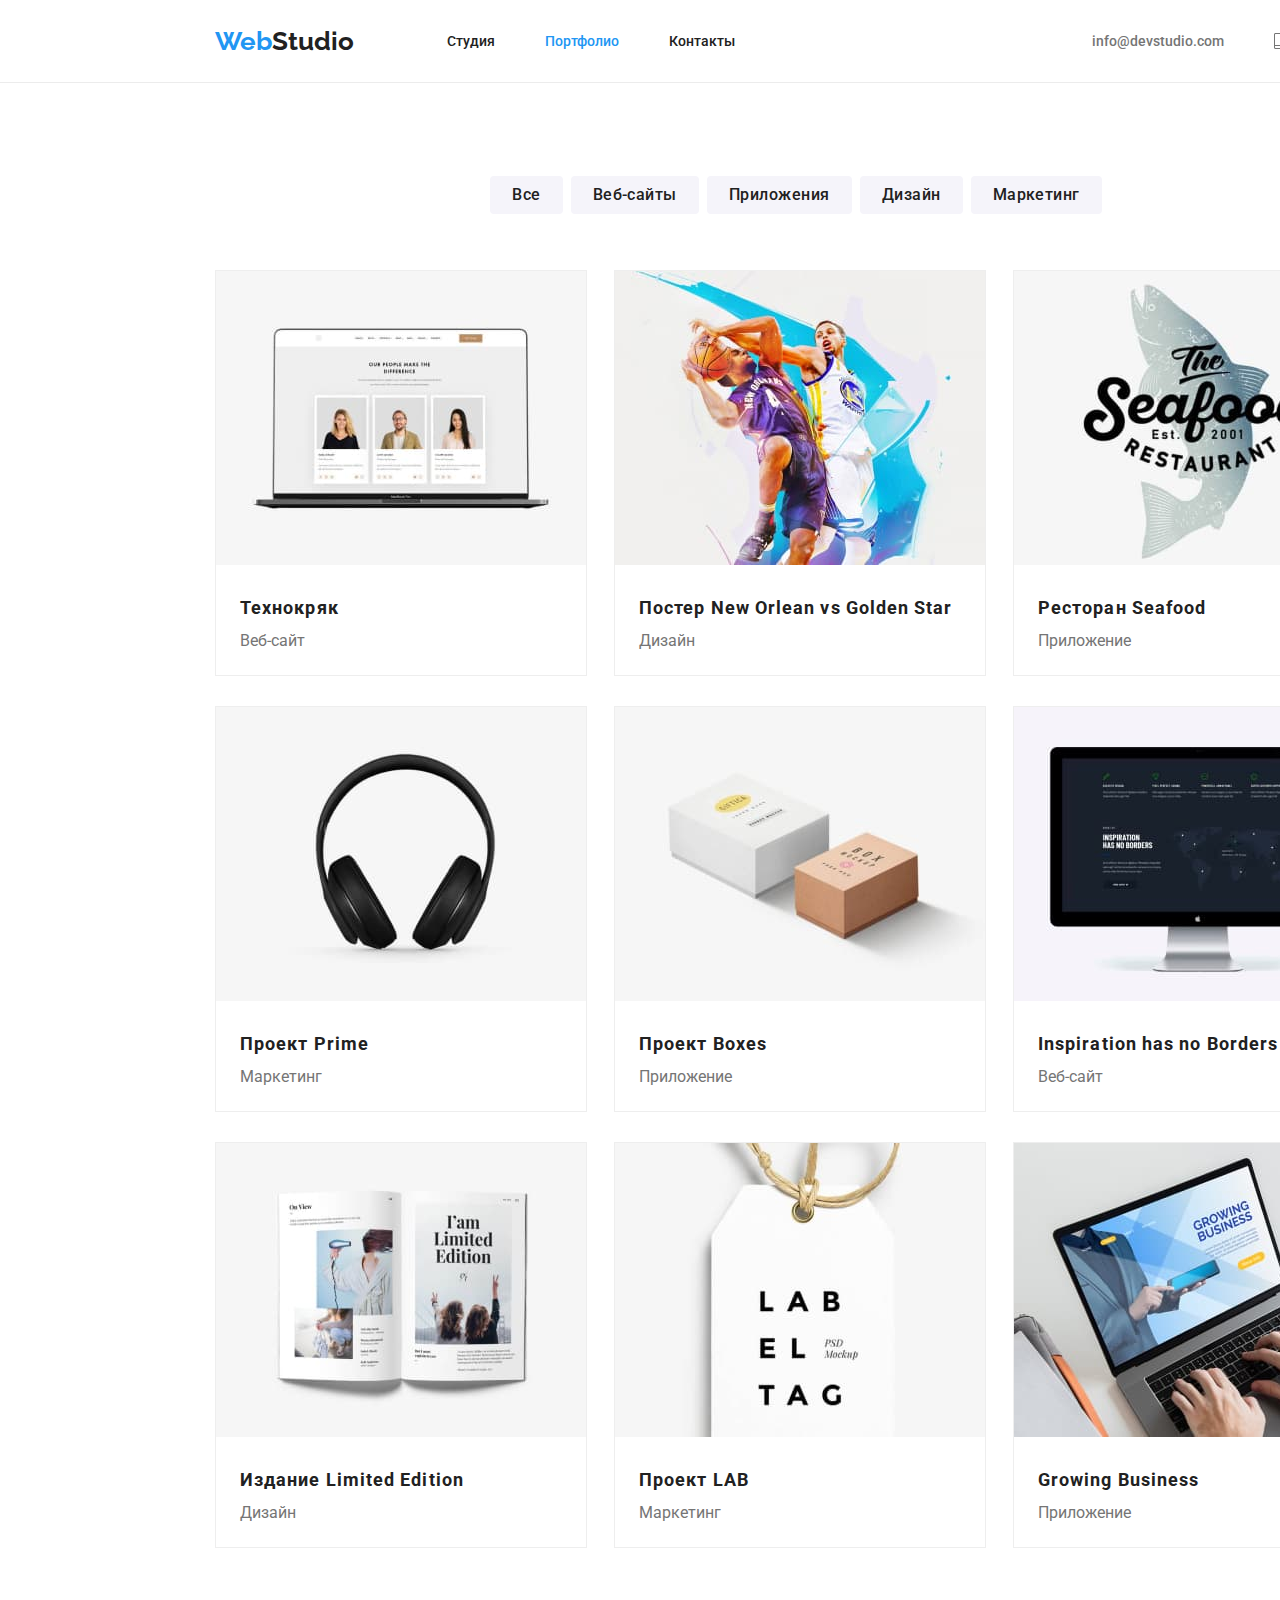
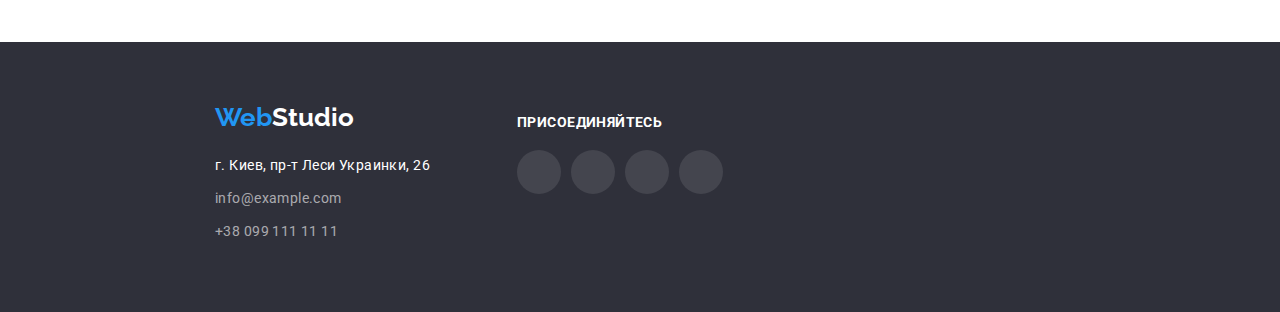
==== portfolio.html @ 6c5f9b03 "home-vork4.3" ====
<!DOCTYPE html>
<html lang="en">
<head>
    <meta charset="UTF-8">
    <meta name="viewport" content="width=device-width, initial-scale=1.0">
    <title>portfolio</title>
    <link rel="preconnect" href="https://fonts.gstatic.com">
    <link href="https://fonts.googleapis.com/css2?family=Roboto:wght@400;500;700;900&display=swap" rel="stylesheet">
    <!-- <link rel="preconnect" href="https://fonts.gstatic.com">
    <link href="https://fonts.googleapis.com/css2?family=Roboto:wght@400;700;900&display=swap" rel="stylesheet"> -->
    <link rel="preconnect" href="https://fonts.gstatic.com">
    <link href="https://fonts.googleapis.com/css2?family=Raleway:wght@700&display=swap" rel="stylesheet">
    <!-- подключение стилей -->
    <link rel="stylesheet" href="./normalize.css">
    <link rel="stylesheet" href="./styles.css">
   </head>
<body class="body-port">
    <header class="head-container ">
        <a href="index.html" class="logo"><span class="logo-web">Web</span>Studio</a>  
        <nav class="main-nav">  
         <ul class="nav-list">
                <li><a href="./index.html" class="navigation">Студия</a></li>
                <li><a href="./portfolio.html"class="navigation current" >Портфолио</a></li>
                <li><a href="#kontact" class="navigation">Контакты</a></li>
         </ul>
        
         <ul class="nav-contact">
             <li><a href="mailto:info@devstudio.com" class="navigation-contact mail">info@devstudio.com</a></li>
             <li><a href="tel:+380961111111" class="navigation-contact tel">+38 096 111 11 11</a></li>
         </ul> 
        </nav>           
    </header>
    <main class="portfolio-project">
        <!-- <h1>Проекты</h1> -->
        <ul class="port-list">
            <li>
                <button class="button-radio" type="button">Все</button>
            </li>
            <li>
                <button class="button-radio" type="button">Веб-сайты</button>
            </li>
            <li>
                <button class="button-radio" type="button">Приложения</button>
            </li>
            <li>
                <button class="button-radio" type="button">Дизайн</button>
            </li>
            <li>
                <button class="button-radio" type="button">Маркетинг</button>
            </li>
        </ul>
        <ul class="works-list">
            <li class="works">
                <img src="./images/Технокряк.jpg" alt="Технокряк" width="370" height="294">
                <h2 class="works-title">Технокряк</h2>
                <p>Веб-сайт</p>
            </li>
            <li class="works">
                <img src="./images/Постер-New-Orlean-vs-Golden-Star.jpg " alt="Постер New Orlean vs Golden Star" width="370" height="294">
                <h2>Постер New Orlean vs Golden Star</h2>
                <p>Дизайн</p>
            </li>
            <li class="works"> 
                <img src="./images/Ресторан-Seafood.jpg" alt="Ресторан Seafood" width="370" height="294">
                <h2>Ресторан Seafood</h2>
                <p>Приложение</p>
            </li>
            <li class="works">
                <img src="./images/Проект-Prime.jpg" alt="Проект Prime" width="370" height="294">
                <h2>Проект Prime</h2>
                <p>Маркетинг</p>
            </li>
            <li class="works">
                <img src="./images/Проект-Boxes.jpg" alt="Проект Boxes" width="370" height="294">
                <h2>Проект Boxes</h2>
                <p>Приложение</p>
            </li>
            <li class="works">
                <img src="./images/Inspiration-has-no-Borders.jpg" alt="Inspiration has no Borders" width="370" height="294">
                <h2>Inspiration has no Borders</h2>
                <p>Веб-сайт</p>
            </li>
            <li class="works">
                <img src="./images/Издание-Limited-Edition.jpg" alt="Издание Limited Edition" width="370" height="294">
                <h2>Издание Limited Edition</h2>
                <p>Дизайн</p>
            </li>
            <li class="works">
                <img src="./images/Проект-LAB.jpg" alt="Проект LAB" width="370" height="294">
                <h2>Проект LAB</h2>
                <p>Маркетинг</p>
            </li>
            <li class="works">
                <img src="./images/Growing-Business.jpg" alt="Growing Business" width="370" height="294">
                <h2>Growing Business</h2>
                <p>Приложение</p>
            </li>
        </ul>

    </main>
    <footer class="footer"  style="background-color: #2F303A">
        <div class="footer-container">
        <a href="index.html" class="logo"><span class="logo-web">Web</span><span class="footer-container">Studio</span></a>  
        <address  id="kontact">
            <span class="contact">г. Киев, пр-т Леси Украинки, 26 </span>
            <ul>
                <li> <a class="footer-link" href="mailto:info@example.com">info@example.com</a></li>
                <li><a class="footer-link footer-item" href="tel:+380991111111">+38 099 111 11 11</a></li>
            </ul>
        </div>
        <div>
            <em class="futer-text">Присоединяйтесь</em>
            <ul class="social">
                <li class="social-item social-footer"> <a href="#" class="social-link instagram-footer"> </a></li>
                <li class="social-item social-footer"><a href="#" class="social-link twitter-footer"> </a></li>
                <li class="social-item social-footer"><a href="#" class="social-link facebook-footer"></a></li>
                <li class="social-item social-footer"><a href="#" class="social-link linkedin-footer"></a></li>
            </ul>
        </div>    
        </address>
    </footer>
    
    
</body>
</html>
---- styles.css ----
:root {
    --link-color: #212121;
    --text-color: #757575;
    --link-color-origin: #2196F3;
    --white-color: #FFFFFF;
    --footer-text-color: rgba(255, 255, 255, 0.6);
    --hero-back-color: #2F303A;}


.body-port {
    width: 1600px;
    font-family: roboto ,sans-serif;
    background-color: #FFFFFF;
}
.body {
    width: 1600px;
    font-family: roboto ,sans-serif;
    background-color: #FFFFFF;
}
li {
    list-style: none;
    /* outline: 1px solid red ; */
    }
/* h2 { */
* { 
    margin: 0px;
    padding: 0px;
}
a {
    text-decoration: none;}
.container {
    /* width: 1600px; */
    /* padding-left: 215px;
    padding-right: 215px; */

    }
    
/* site-nav */
.head-container {

    /* width: 1600px; */
    display: flex;
    align-items: center;
    background-color: var(--white-color);
}
.nav-contact li {
    margin-right: 50px;
}
.nav-contact li:last-child {
    margin-right: 0px;
}
.main-nav  {
    display: flex;
    align-items: center;
    margin-top: 32px;
    margin-bottom: 32px;
}

.nav-list {
    display: flex;
    align-items: center;
}
.nav-list li {
    margin-right: 50px;
    }
.nav-list li:last-child {
    margin-right: 0px;
}
.nav-contact{
    display: flex;
    margin-left:331px;
    align-items: center;
}
.navigation {    
    color: var(--link-color);
    font-weight: 500;
    /* font-style: normal; */
    font-size: 14px;
    line-height: 16px;
  }

.navigation:hover,
.navigation:focus {
    color: var(--link-color-origin);}

.nav-list .navigation.current {
    color: var(--link-color-origin);}
.navigation-contact {
    display: flex;
    color: var(--text-color);
    font-weight: 500;
    font-style: normal;
    font-size: 14px;
    line-height: 16px;
    align-items: center;
}

.mail::before {
    content: "";
    display: inline-block;
    width: 16px;
    height: 12px;
    margin-right: 10px;
    background-image: url(../images/symbol-de);
    background-position: center;
    background-repeat: no-repeat;
}
.tel::before {
    content: "";
    display: inline-block;
    width: 10px;
    height: 16px;
    margin-right: 10px;
    background-image: url(./images/tel.svg);
    background-position: center;
    background-repeat: no-repeat;
    background-size: contain;
}
.navigation-contact:hover,
.navigation-contact:focus {
    color: var(--link-color-origin);}
    /* logo */
.logo {margin-bottom: 24px;
    margin-top: 24px;
    margin-left: 215px;
    margin-right: 93px;
    color:  var(--link-color);
    font-family: Raleway, sans-serif;
    font-weight: 700;
    font-style: normal;
    font-size: 26px;
    line-height: 30px;}

.logo-web {
    color: var(--link-color-origin);
    font-family: Raleway, sans-serif;
    font-weight: 700;
    font-style: normal;
    font-size: 26px;
    line-height: 30px;
}

    /* Hero */
.hero {
    display: block;
        /* width: 1600px; */
    height: 600px;
    margin-left: auto;
    margin-right: auto;
    background-color:var(--hero-back-color);
   
    background-repeat: no-repeat;
    background-position: center;
    background-size: cover;
    background-image: linear-gradient(to right,rgba(47, 48, 58, 0.7),  rgba(47, 48, 58, 0.7)), url(./images/Heade.jpg);
        }
.hero-item {
    color: var(--white-color);
    display: inline-block;
    font-family: Roboto;
    font-style: normal;
    font-weight: 900;
    font-size: 44px;
    line-height: 60px;
    text-align: center;
    text-transform: uppercase;
    width: 696px;
    height: 120px;
    margin-left: 452px;
    /* margin-right: auto; */
    margin-top: 200px; 
    }
.hero-button {
    width: 200px;
    height: 50px;
    color: var(--white-color);
    font-family: Roboto;
    font-style: normal;
    font-weight: 700;
    font-size: 16px;
    line-height: 30px;
    display: inline-block;
    text-align: center;
    letter-spacing: 0.06em;
    background-color: #2196F3;
    border-radius:  4px;
    border: none;
    margin-top: 30px;
    margin-left: 700px;
   }
   /* advantage */
/* .advant  */
b {
    color: var(--link-color);
    font-weight: 700;
    font-size: 14px;
    line-height: 16px;
    letter-spacing: 0.03em;
    text-transform: uppercase;
}
h2 {
    font-weight: 700;
    font-size: 36px;
    line-height: 42px;
    text-align: center;
    letter-spacing: 0.03em;
    }

.advantage {
    display: flex;
    /* background-color: #E5E5E5; */
    padding-top: 94px;
    /* padding-bottom: 94px; */
}
.advantage li:last-child {
    margin-right: 0px;
}
.advantage li:first-child {
    margin-left: 215px;
}
.advantage-list { 
    margin-right: 30px;
} 
.advantage-list::before {
    display: block;
    content: "";
    width: 270px;
    height: 120px;
    /* border: olivedrab solid 2px; */
    background-color: #F5F4FA;
    margin-bottom: 30px;
    border-radius: 4px;
    }
.advantage-list:nth-child(1)::before {
    content: "";
    background-image: url(./images/antena.svg);
    background-position: center;
    background-repeat: no-repeat; 
}
.advantage-list:nth-child(2)::before {
    content: "";
    background-image: url(./images/time.svg);
    background-position: center;
    background-repeat: no-repeat; 
}
.advantage-list:nth-child(3)::before {
    content: "";
    background-image: url(./images/comp.svg);
    background-position: center;
    background-repeat: no-repeat; 
}
.advantage-list:nth-child(4)::before {
    content: "";
    background-image: url(./images/astronaut\ 1.svg);
    background-position: center;
    background-repeat: no-repeat; 
}
.advantage-item {
    /* display: flex; */
    margin-bottom: 10px;
    width: 270px;
    height: 16px;
    
} 
.advantage-text {
    display: inline-block;
    width: 270px;
    height: 75px;
    color: var(--text-color);
    font-weight: normal;
    font-size: 14px;
    line-height: 24px;
    letter-spacing: 0.03em;
    margin-top: 10px;

}
/* чем мы занимаемся */

.section-work {
    display: block;
    margin-top: 94px;
    margin-bottom: 94px;
    position: center;      
}
   
}
.section h2 {
    /* display: block;
    margin-top: 94px;
    margin-bottom: 50px; */
    position: center;
    
}
.working-box {
    margin-top: 50px;
    display: flex;
    justify-content: center;
}
.working-item:nth-child(1) {
    display: block;
    width: 370px;
    height: 294px;
    margin-right: 30px;
    background-image: url(./images/desktop.jpg);
    background-position: center;
    background-size: contain;
    background-repeat: no-repeat;
}
.working-item:nth-child(2) {
    display: block;
    width: 370px;
    height: 294px;
    margin-right: 30px;
    background-image: url(./images/box.jpg);
    background-position: center;
    background-size: contain;
    background-repeat: no-repeat;
}
.working-item:nth-child(3) {
    display: block;
    width: 370px;
    height: 294px;
    margin-right: 30px;
    background-image: url(./images/creativ.jpg);
    background-position: center;
    background-size: contain;
    background-repeat: no-repeat;
}

/* team-section */
.section-team {
    background-color: #F5F4FA;
    padding-top: 94px;
    padding-bottom: 94px;
    }
.section-team h2 {
    margin-bottom: 50px;
}
.section-card {
    display: flex;
}
.profi-card {
    box-shadow: 0px 1px 3px rgba(0, 0, 0, 0.12), 0px 1px 1px rgba(0, 0, 0, 0.14), 0px 2px 1px rgba(0, 0, 0, 0.2);
    border-radius: 0px 0px 4px 4px;

    height: 428px;
    width: 270px;
    margin-right: 30px;
}
.profi-card:last-child {
    margin-right: 0px;
}
.profi-card:first-child {
    margin-left: 215px;
}
/* .proffesion {} */
.proffesion>h3 {
    margin-top: 30px;
    margin-bottom: 10px;
    color: var(--link-color) ;
    text-align: center;
    font-weight: 700;
    font-size: 16px;
    line-height: 19px;
}
.proffesion>p {
    margin-bottom: 16px;
    text-align: center;
    color: var(--text-color);
    font-weight: normal;
    font-size: 16px;
    line-height: 19px;
    letter-spacing: 0.03em;
    }
.social {
    display: flex;
    justify-content: center;
    margin-bottom: 30px;
    }
.social-link {
    display: block;
    width: 44px;
    height: 44px;
    border-radius: 50%;
    background-position: center;
    background-repeat:no-repeat ;
    }
.social-link:hover,
.social-link:focus {
    background-color: var(--link-color-origin);
}
.social-item {
    margin-right: 10px;
}
.social-item:last-child {
    margin-right: 0px;
}
.instagram {
    background-image: url(./images/instagram\ 2.svg);
   
}
.twitter {
    background-image: url(./images/twitter\ 1.svg);
}
.facebook {
    background-image: url(./images/facebook\ 1.svg);
}
.linkedin {
    background-image: url(./images/linkedin\ 1.svg);
}
    

/* sektion-klient */

.sektion-klient {
    padding-top: 94px;
    padding-bottom: 94px;
}

.klient {
    display: flex;
    justify-content: center;
    margin-top: 50px;
    }
.klient-item {
    display:flex;
    margin-right: 30px;
   
}
.klient-item:last-child {
    margin-right: 0px;
}

.klient-link {
    display: flex;
    width: 170px;
    height: 90px;
    border: 1px solid #AFB1B8;
    box-sizing: border-box;
    border-radius: 4px;
    justify-content: center;

}
.klient-link:hover,
.klient-link:focus {
    border: 1px solid var(--link-color-origin);
    /* background-color: var(--link-color-origin); */
}
/* .klient-link>img {
    display: block;
    width: 60px;
    height: 60px;
} */



/* footer */
.footer-container {
    /* width: 1600px; */
    color: var(--white-color);
     }
.footer {
    display: flex;
}
.footer-container>a {
    display: inline-block;
    margin-top: 60px;
    margin-bottom: 20px;
    font-family: Raleway, sans-serif;
    font-style: normal;
    font-weight: bold;
    font-size: 26px;
    line-height: 31px;
}
.footer-container li {
     margin-left: 215px;
    margin-top: 9px;
    margin-bottom: 9px;
}
.contact {
    margin-left: 215px;
    font-family: roboto, sans-serif;
    color: #FFFFFF;
    font-style: normal;
    font-weight: normal;
    font-size: 14px;
    line-height: 24px;
    letter-spacing: 0.03em;
}
.footer-link {
    display: inline-block;
    /* margin-bottom: 60px; */
    color: rgba(255,255 ,255, 0.6);
    font-family: roboto, sans-serif;
    font-style: normal;
    font-weight: normal;
    font-size: 14px;
    line-height: 24px;
    letter-spacing: 0.03em;
}
.footer-item {
    margin-bottom: 60px;
}
/* .footer-link:hover,
.footer-link:focus {
    border: 2px solid #ff0000;
} */
 .contact:focus {
    border: 2px solid #ff0000;
}
.futer-text {
    display: block;
    margin-left: 70px;
    margin-top: 72px;
    margin-bottom: 20px;
    color: #FFFFFF;
    font-family: Roboto;
    font-style: normal;
    font-weight: bold;
    font-size: 14px;
    line-height: 16px;
    letter-spacing: 0.03em;
    text-transform: uppercase;
}
.social-footer {
    display: flex;
    width: 44px;
    height: 44px;
    border-radius: 50%;
    background-color: rgba(255, 255, 255, 0.1);
    background-position: center;
    background-repeat:no-repeat ;
}
.instagram-footer {
    background-image: url(./images/instagram-futer.svg);}
.twitter-footer {
    background-image: url(./images/twitter-futer.svg);}
.facebook-footer {
    background-image: url(./images/facebook-futer.svg);}
.linkedin-footer {
        background-image: url(./images/linkedin-futer.svg);}
.social>.social-footer:first-child {
    margin-left: 70px;
}

/* ---------------------page2 ------------------------------------------------------*/
/* button-list */
.portfolio-project {
    background-color: var(--white-color);
    width: 1600px;
      
  }
.port-list {
    
    display: flex; 
    justify-content: center;  
    border-top: 1px solid #ECECEC;
    padding-top: 93px;
    padding-bottom: 56px;
}
.button-radio {    
    margin-right: 8px;
    padding-left: 22px;
    padding-right: 22px;
    height: 38px;
    background-color: #F5F4FA;
    color: var(--link-color);
    border: none;
    border-radius: 4px;
    font-weight: 500;
    font-size: 16px;
    line-height: 26px;
    text-align: center;
    letter-spacing: 0.03em;
    }
.button-radio:hover,
.button-radio:focus {
    background-color: var(--link-color-origin);
    color: var(--white-color);
    border: none;
    font-weight: 500;
    font-size: 16px;
    line-height: 26px;
    text-align: center;
    letter-spacing: 0.03em;
}

.works-list {
    width: 1230;
    display: flex;
    flex-wrap: wrap;
    padding-left: 215px;
    padding-right: 215px;

}
.works {
    margin-right: auto;
    margin-left: auto;
    margin-bottom: 30px;
    height: 404px;
    width: 370px;
    border: 1px solid #EEEEEE;
}
.works:nth-child(3n) {
    margin-right: 0px;
}
.works:nth-last-child(3n) {
    margin-left:0px;
}
.works.works:nth-last-child(-n+3) {
    margin-bottom: 94px;
}

 .works>h2 { 
    display: inline-block;
    margin-top: 20px;
    margin-left: 24px;
    background-color: var(--white-color);
    color: var(--link-color);
    text-align: left;
    font-weight: 700;
    font-size: 18px;
    line-height: 36px;
    letter-spacing: 0.06em; } 
.works>p {
    margin-left: 24px;
    margin-bottom: 20px;
    color: var(--text-color);
    background-color: var(--white-color);  
    font-weight: normal;
    font-size: 16px;
    line-height: 30px;
    text-align: left;
}
.works:hover,
.works:focus {
    box-shadow: 0px 1px 1px rgba(0, 0, 0, 0.12), 0px 4px 4px rgba(0, 0, 0, 0.06), 1px 4px 6px rgba(0, 0, 0, 0.16);
   /* box-shadow: 0px 1px 1px rgba(0, 0, 0, 0.12), 0px 4px 4px rgba(0, 0, 0, 0.06), 1px 4px 6px rgba(0, 0, 0, 0.16); */
}
/* .works { background-color: var(--white-color);} */
/* 
212121  #2196F3   FFFFFF
 text 757575
 */
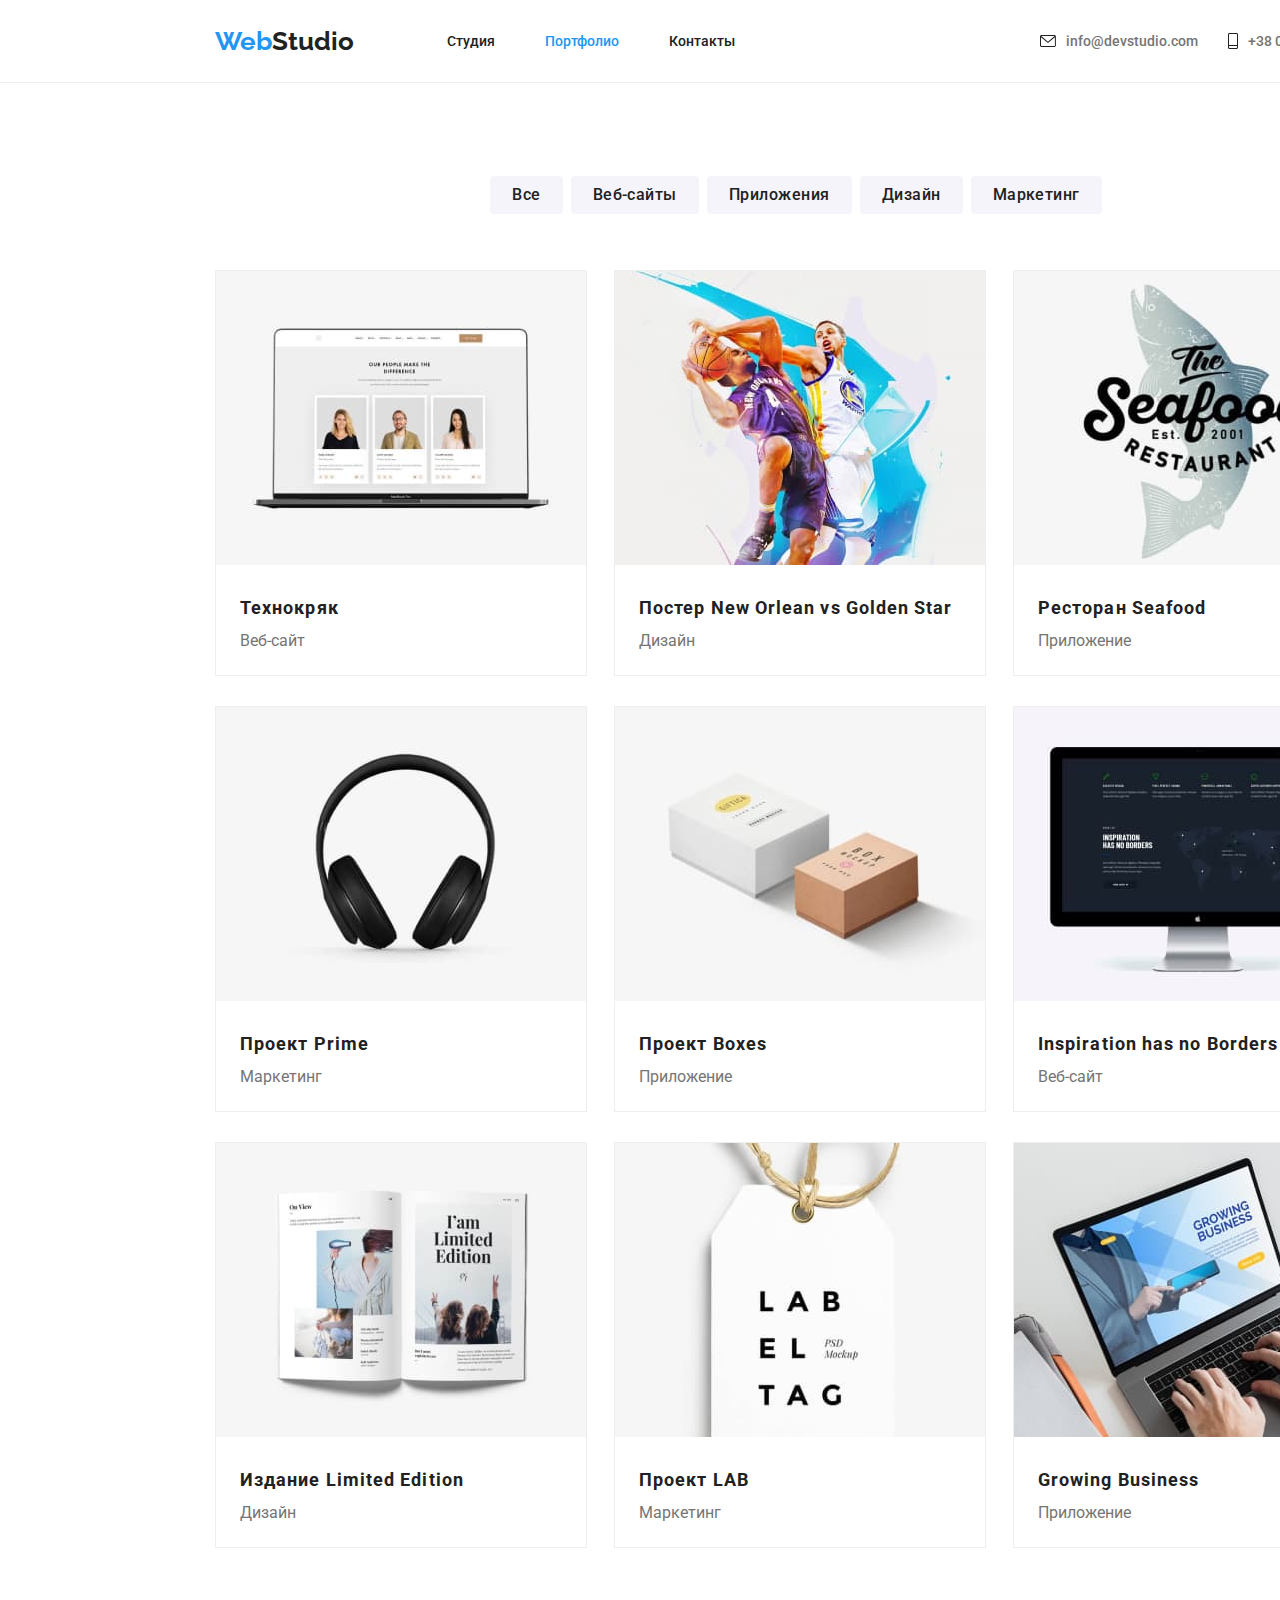
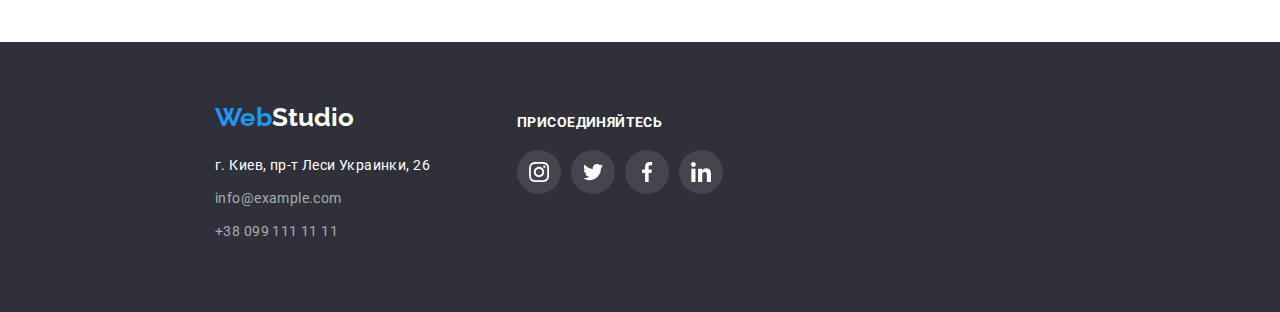
==== commit 44ed1ca8: "homevork4.4" ====
--- a/portfolio.html
+++ b/portfolio.html
@@ -15,18 +15,22 @@
     <link rel="stylesheet" href="./styles.css">
    </head>
 <body class="body-port">
-    <header class="head-container ">
+    <header class="head-container">
         <a href="index.html" class="logo"><span class="logo-web">Web</span>Studio</a>  
         <nav class="main-nav">  
          <ul class="nav-list">
-                <li><a href="./index.html" class="navigation">Студия</a></li>
-                <li><a href="./portfolio.html"class="navigation current" >Портфолио</a></li>
+                <li><a href="./index.html" class="navigation ">Студия</a></li>
+                <li><a href="./portfolio.html" class="navigation current" >Портфолио</a></li>
                 <li><a href="#kontact" class="navigation">Контакты</a></li>
          </ul>
         
          <ul class="nav-contact">
-             <li><a href="mailto:info@devstudio.com" class="navigation-contact mail">info@devstudio.com</a></li>
-             <li><a href="tel:+380961111111" class="navigation-contact tel">+38 096 111 11 11</a></li>
+             <li>
+             <a class="navigation-contact" href="mailto:info@devstudio.com">
+             <svg class="nav-mail"><use href="./images/sprite.svg#icon-mail "></use>
+             </svg>info@devstudio.com</a></li>
+             <li><a href="tel:+380961111111" class="navigation-contact">
+                 <svg class="nav-tel"> <use href="./images/sprite.svg#icon-tel"></use></svg> +38 096 111 11 11</a></li>
          </ul> 
         </nav>           
     </header>
@@ -108,18 +112,39 @@
                 <li><a class="footer-link footer-item" href="tel:+380991111111">+38 099 111 11 11</a></li>
             </ul>
         </div>
-        <div>
+        <div class="social-link-footer" >
             <em class="futer-text">Присоединяйтесь</em>
             <ul class="social">
-                <li class="social-item social-footer"> <a href="#" class="social-link instagram-footer"> </a></li>
-                <li class="social-item social-footer"><a href="#" class="social-link twitter-footer"> </a></li>
-                <li class="social-item social-footer"><a href="#" class="social-link facebook-footer"></a></li>
-                <li class="social-item social-footer"><a href="#" class="social-link linkedin-footer"></a></li>
+                <li class="social-item "> <a href="#" class="social-link social-footer">
+                    <svg class="social-link-icon" width="20" height="20" >
+                        <use href="./images/sprite.svg#icon-instagram-2" >
+
+                        </use>
+                    </svg>
+                </a></li>
+                <li class="social-item "><a href="#" class="social-link social-footer">
+                    <svg class="social-link-icon" width="20" height="20" >
+                        <use href="./images/sprite.svg#icon-twitter-1" >
+
+                        </use>
+                    </svg> </a></li>
+                <li class="social-item "><a href="#" class="social-link social-footer">
+                    <svg class="social-link-icon" width="20" height="20" >
+                        <use href="./images/sprite.svg#icon-facebook-1" >
+
+                        </use>
+                    </svg>
+                </a></li>
+                <li class="social-item "><a href="#" class="social-link social-footer">
+                    <svg class="social-link-icon" width="20" height="20" >
+                        <use href="./images/sprite.svg#icon-linkedin-1" >
+                        </use>
+                    </svg>
+                </a></li>
             </ul>
         </div>    
         </address>
     </footer>
     
-    
 </body>
 </html>--- a/styles.css
+++ b/styles.css
@@ -28,23 +28,16 @@
 }
 a {
     text-decoration: none;}
-.container {
-    /* width: 1600px; */
-    /* padding-left: 215px;
-    padding-right: 215px; */
-
-    }
     
 /* site-nav */
 .head-container {
-
     /* width: 1600px; */
     display: flex;
     align-items: center;
     background-color: var(--white-color);
 }
 .nav-contact li {
-    margin-right: 50px;
+    margin-right: 30px;
 }
 .nav-contact li:last-child {
     margin-right: 0px;
@@ -54,6 +47,7 @@
     align-items: center;
     margin-top: 32px;
     margin-bottom: 32px;
+        /* justify-content: flex-start; */
 }
 
 .nav-list {
@@ -61,16 +55,17 @@
     align-items: center;
 }
 .nav-list li {
+    /* display: block; */
     margin-right: 50px;
     }
 .nav-list li:last-child {
     margin-right: 0px;
 }
-.nav-contact{
-    display: flex;
-    margin-left:331px;
-    align-items: center;
-}
+.nav-contact {
+    display: flex;
+    margin-left: 305px;
+    align-items: center;}
+
 .navigation {    
     color: var(--link-color);
     font-weight: 500;
@@ -94,33 +89,29 @@
     line-height: 16px;
     align-items: center;
 }
-
-.mail::before {
-    content: "";
-    display: inline-block;
+.navigation-contact:hover,
+.nav-mail:hover,
+.nav-tel:hover {
+    color: var(--link-color-origin);
+    fill: #2196F3;
+}
+.nav-mail {
     width: 16px;
     height: 12px;
     margin-right: 10px;
-    background-image: url(../images/symbol-de);
-    background-position: center;
-    background-repeat: no-repeat;
-}
-.tel::before {
-    content: "";
-    display: inline-block;
+    fill: var(--link-color);}
+.nav-tel {
     width: 10px;
     height: 16px;
     margin-right: 10px;
-    background-image: url(./images/tel.svg);
-    background-position: center;
-    background-repeat: no-repeat;
-    background-size: contain;
-}
-.navigation-contact:hover,
-.navigation-contact:focus {
-    color: var(--link-color-origin);}
+    fill: var(--link-color);}
+
+
     /* logo */
-.logo {margin-bottom: 24px;
+       .logo 
+    {
+    display: block;
+    margin-bottom: 24px;
     margin-top: 24px;
     margin-left: 215px;
     margin-right: 93px;
@@ -137,8 +128,7 @@
     font-weight: 700;
     font-style: normal;
     font-size: 26px;
-    line-height: 30px;
-}
+    line-height: 30px;}
 
     /* Hero */
 .hero {
@@ -219,19 +209,31 @@
     margin-left: 215px;
 }
 .advantage-list { 
+    display: block;
+    width: 270px ;
     margin-right: 30px;
 } 
-.advantage-list::before {
+.advantage-list-icon {
+    display: flex;
+    width: 270px;
+    height: 120px;
+    background: #F5F4FA;
+    border-radius: 4px;
+    align-items: center;
+    justify-content: center;
+    margin-bottom: 30px;  
+}
+/* .advantage-list::before {
     display: block;
     content: "";
     width: 270px;
     height: 120px;
-    /* border: olivedrab solid 2px; */
+    border: olivedrab solid 2px;
     background-color: #F5F4FA;
     margin-bottom: 30px;
     border-radius: 4px;
-    }
-.advantage-list:nth-child(1)::before {
+    } */
+/* .advantage-list:nth-child(1)::before {
     content: "";
     background-image: url(./images/antena.svg);
     background-position: center;
@@ -253,11 +255,10 @@
     content: "";
     background-image: url(./images/astronaut\ 1.svg);
     background-position: center;
-    background-repeat: no-repeat; 
+    background-repeat: no-repeat;  */
 }
 .advantage-item {
-    /* display: flex; */
-    margin-bottom: 10px;
+   margin-bottom: 10px;
     width: 270px;
     height: 16px;
     
@@ -283,7 +284,7 @@
     position: center;      
 }
    
-}
+
 .section h2 {
     /* display: block;
     margin-top: 94px;
@@ -378,15 +379,19 @@
     margin-bottom: 30px;
     }
 .social-link {
-    display: block;
+    /* display: block; */
     width: 44px;
     height: 44px;
     border-radius: 50%;
-    background-position: center;
-    background-repeat:no-repeat ;
-    }
+    display: flex;
+    align-items: center;
+    justify-content: center;
+    fill: #AFB1B8
+    }
+
 .social-link:hover,
 .social-link:focus {
+    fill: #ffffff;
     background-color: var(--link-color-origin);
 }
 .social-item {
@@ -395,20 +400,9 @@
 .social-item:last-child {
     margin-right: 0px;
 }
-.instagram {
-    background-image: url(./images/instagram\ 2.svg);
+ 
    
-}
-.twitter {
-    background-image: url(./images/twitter\ 1.svg);
-}
-.facebook {
-    background-image: url(./images/facebook\ 1.svg);
-}
-.linkedin {
-    background-image: url(./images/linkedin\ 1.svg);
-}
-    
+  
 
 /* sektion-klient */
 
@@ -438,11 +432,14 @@
     border: 1px solid #AFB1B8;
     box-sizing: border-box;
     border-radius: 4px;
+    align-items: center;
     justify-content: center;
+    fill: #AFB1B8;
 
 }
 .klient-link:hover,
 .klient-link:focus {
+    fill: var(--link-color-origin);
     border: 1px solid var(--link-color-origin);
     /* background-color: var(--link-color-origin); */
 }
@@ -510,7 +507,6 @@
 }
 .futer-text {
     display: block;
-    margin-left: 70px;
     margin-top: 72px;
     margin-bottom: 20px;
     color: #FFFFFF;
@@ -522,24 +518,21 @@
     letter-spacing: 0.03em;
     text-transform: uppercase;
 }
+.social .social-footer {
+    fill: #ffffff;
+
+}
 .social-footer {
     display: flex;
     width: 44px;
     height: 44px;
     border-radius: 50%;
-    background-color: rgba(255, 255, 255, 0.1);
-    background-position: center;
-    background-repeat:no-repeat ;
-}
-.instagram-footer {
-    background-image: url(./images/instagram-futer.svg);}
-.twitter-footer {
-    background-image: url(./images/twitter-futer.svg);}
-.facebook-footer {
-    background-image: url(./images/facebook-futer.svg);}
-.linkedin-footer {
-        background-image: url(./images/linkedin-futer.svg);}
-.social>.social-footer:first-child {
+    background: rgba(255, 255, 255, 0.1);
+    
+}
+
+.social-link-footer {
+    display: block;
     margin-left: 70px;
 }
 
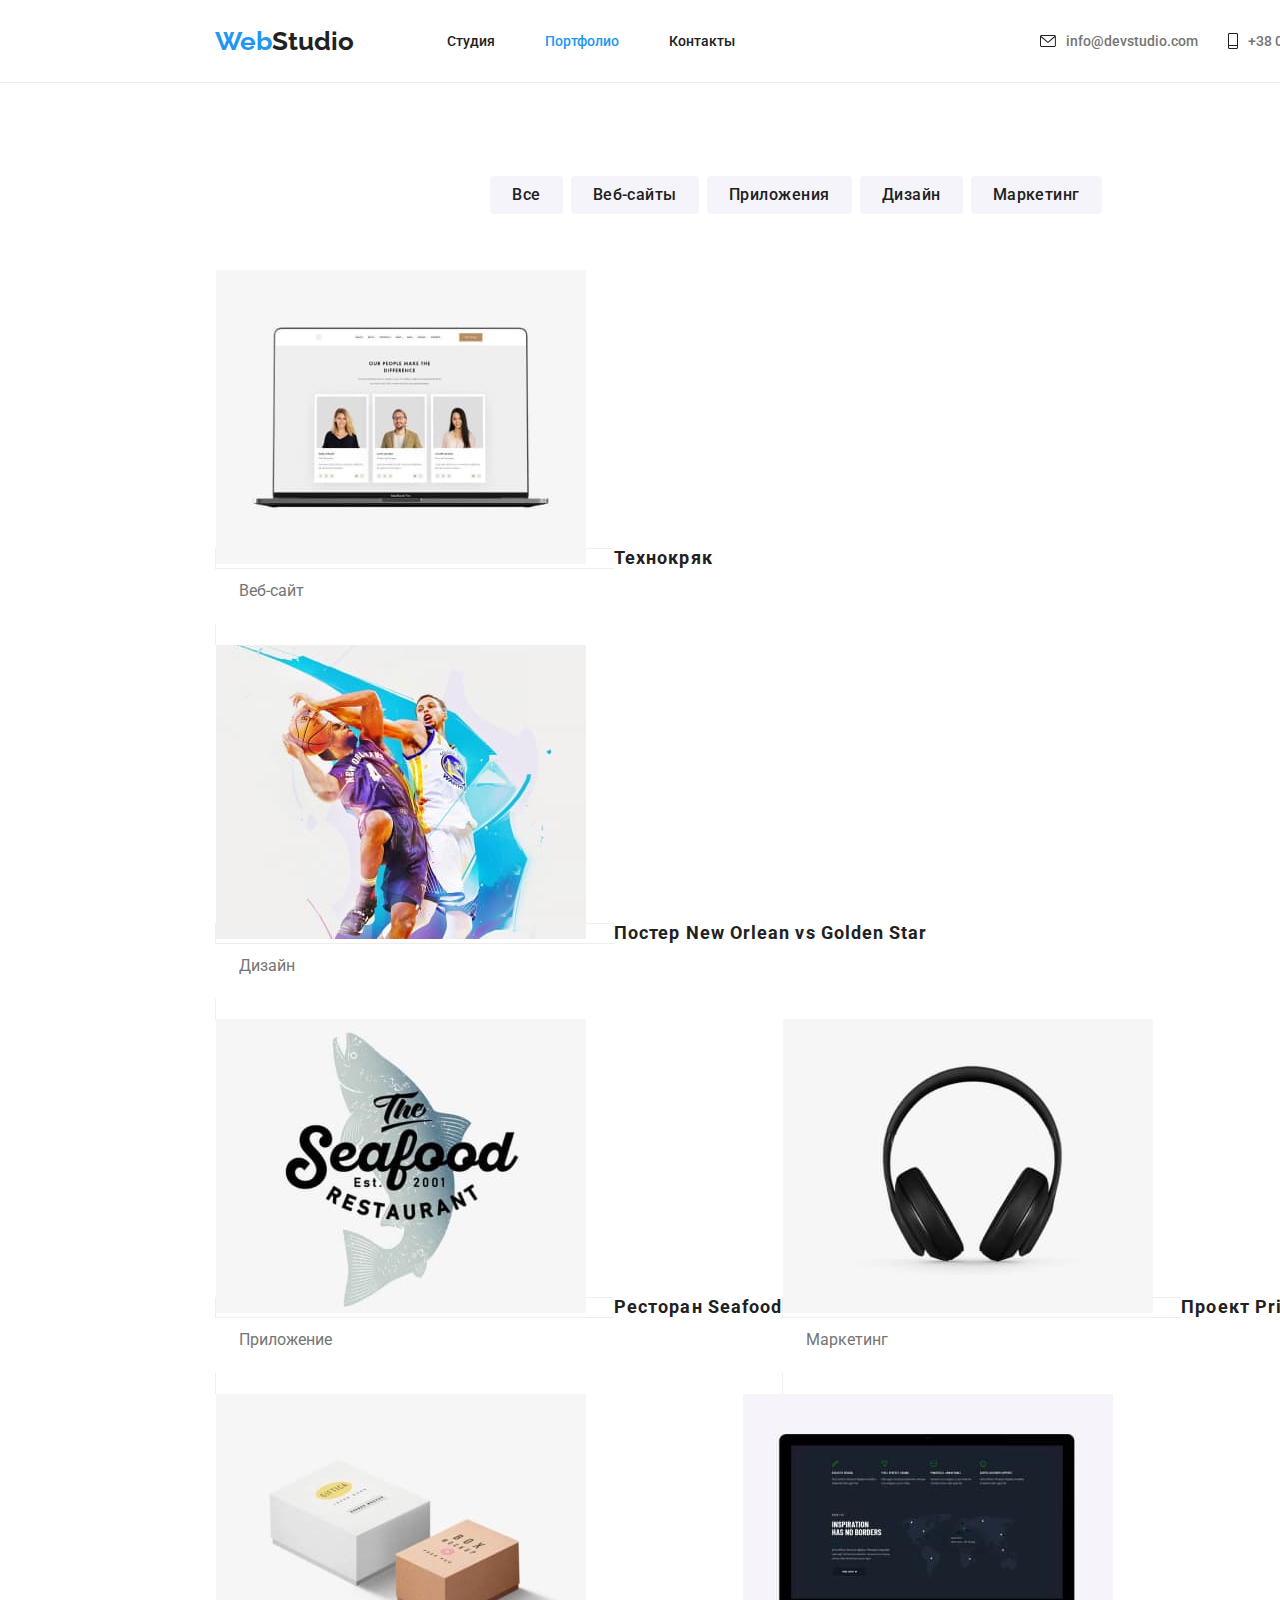
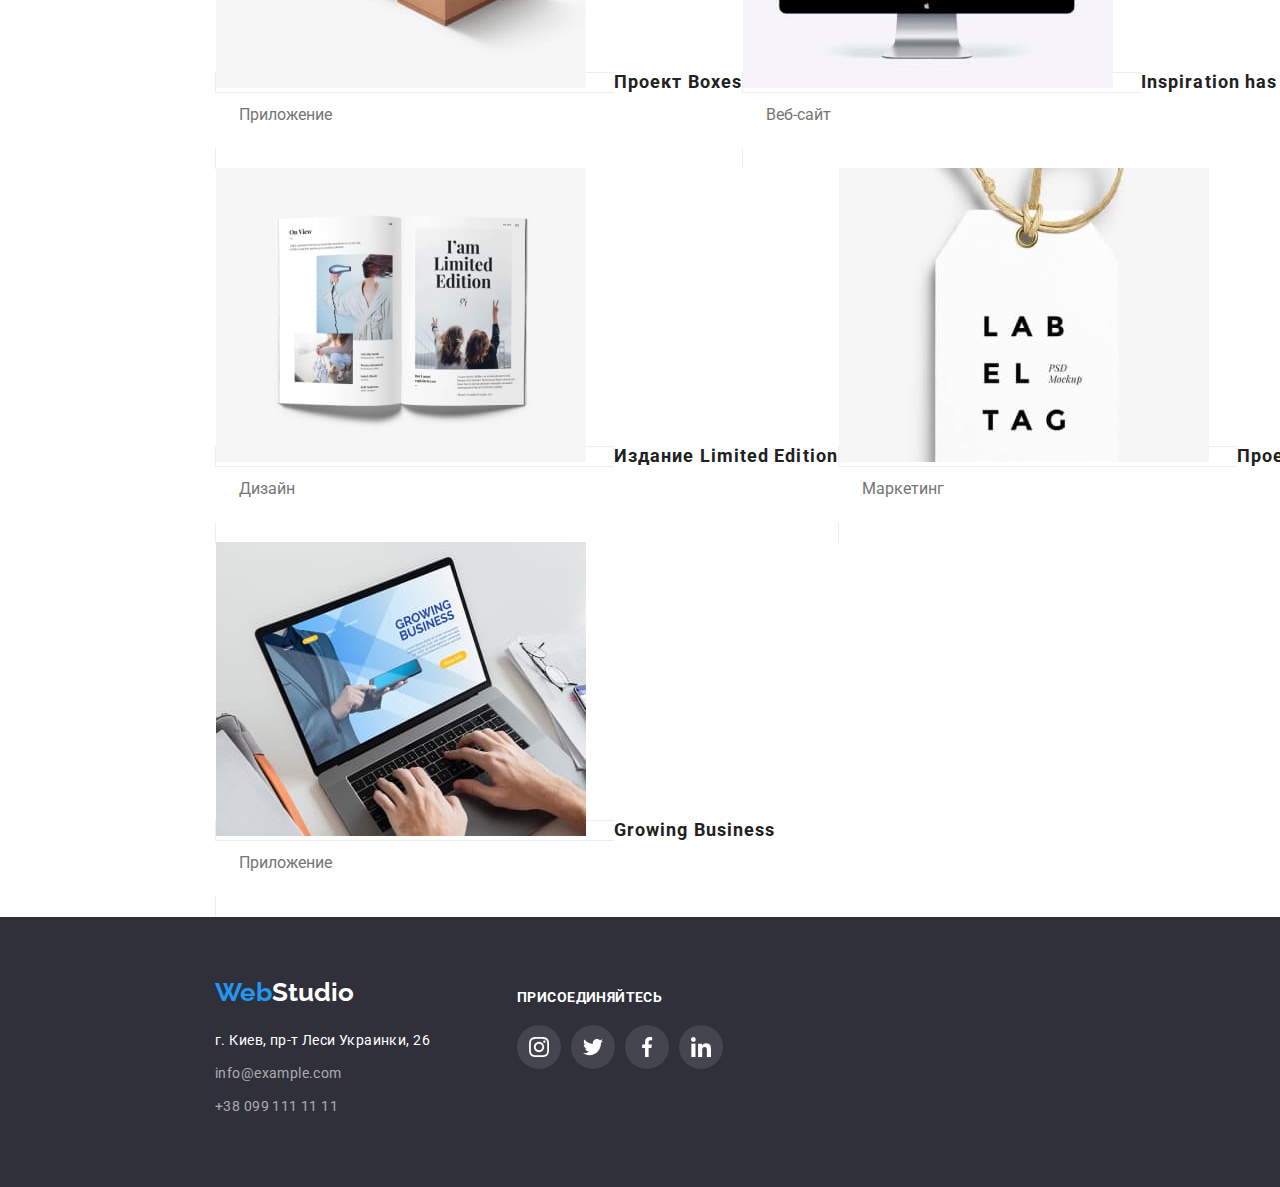
==== commit 49162a58: "home-work-4.5" ====
--- a/portfolio.html
+++ b/portfolio.html
@@ -54,50 +54,58 @@
             </li>
         </ul>
         <ul class="works-list">
-            <li class="works">
-                <img src="./images/Технокряк.jpg" alt="Технокряк" width="370" height="294">
+            <li >
+               <a href="#" class="works"> <img src="./images/Технокряк.jpg" alt="Технокряк" width="370" height="294">
                 <h2 class="works-title">Технокряк</h2>
-                <p>Веб-сайт</p>
+                <p>Веб-сайт</p></a>
             </li>
-            <li class="works">
+            <li >
+                <a href="#" class="works">
                 <img src="./images/Постер-New-Orlean-vs-Golden-Star.jpg " alt="Постер New Orlean vs Golden Star" width="370" height="294">
                 <h2>Постер New Orlean vs Golden Star</h2>
-                <p>Дизайн</p>
+                <p>Дизайн</p></a>
             </li>
-            <li class="works"> 
+            <li >
+                <a href="#" class="works">
                 <img src="./images/Ресторан-Seafood.jpg" alt="Ресторан Seafood" width="370" height="294">
                 <h2>Ресторан Seafood</h2>
-                <p>Приложение</p>
+                <p>Приложение</p></a>
             </li>
-            <li class="works">
+            <li >
+                <a href="#" class="works">
                 <img src="./images/Проект-Prime.jpg" alt="Проект Prime" width="370" height="294">
                 <h2>Проект Prime</h2>
-                <p>Маркетинг</p>
+                <p>Маркетинг</p></a>
             </li>
-            <li class="works">
+            <li >
+                <a href="#" class="works">
                 <img src="./images/Проект-Boxes.jpg" alt="Проект Boxes" width="370" height="294">
                 <h2>Проект Boxes</h2>
-                <p>Приложение</p>
+                <p>Приложение</p></a>
             </li>
-            <li class="works">
+            <li >
+                <a href="#" class="works">
                 <img src="./images/Inspiration-has-no-Borders.jpg" alt="Inspiration has no Borders" width="370" height="294">
                 <h2>Inspiration has no Borders</h2>
-                <p>Веб-сайт</p>
+                <p>Веб-сайт</p></a>
             </li>
-            <li class="works">
+            <li >
+                <a href="#" class="works">
                 <img src="./images/Издание-Limited-Edition.jpg" alt="Издание Limited Edition" width="370" height="294">
                 <h2>Издание Limited Edition</h2>
-                <p>Дизайн</p>
+                <p>Дизайн</p></a>
             </li>
-            <li class="works">
+            <li >
+                <a href="#" class="works">
                 <img src="./images/Проект-LAB.jpg" alt="Проект LAB" width="370" height="294">
                 <h2>Проект LAB</h2>
-                <p>Маркетинг</p>
+                <p>Маркетинг</p></a>
             </li>
-            <li class="works">
+            <li >
+                <a href="#" class="works">
                 <img src="./images/Growing-Business.jpg" alt="Growing Business" width="370" height="294">
                 <h2>Growing Business</h2>
-                <p>Приложение</p>
+                <p>Приложение</p></a>
             </li>
         </ul>
 
--- a/styles.css
+++ b/styles.css
@@ -343,7 +343,7 @@
 .profi-card {
     box-shadow: 0px 1px 3px rgba(0, 0, 0, 0.12), 0px 1px 1px rgba(0, 0, 0, 0.14), 0px 2px 1px rgba(0, 0, 0, 0.2);
     border-radius: 0px 0px 4px 4px;
-
+    background-color: #ffffff;
     height: 428px;
     width: 270px;
     margin-right: 30px;
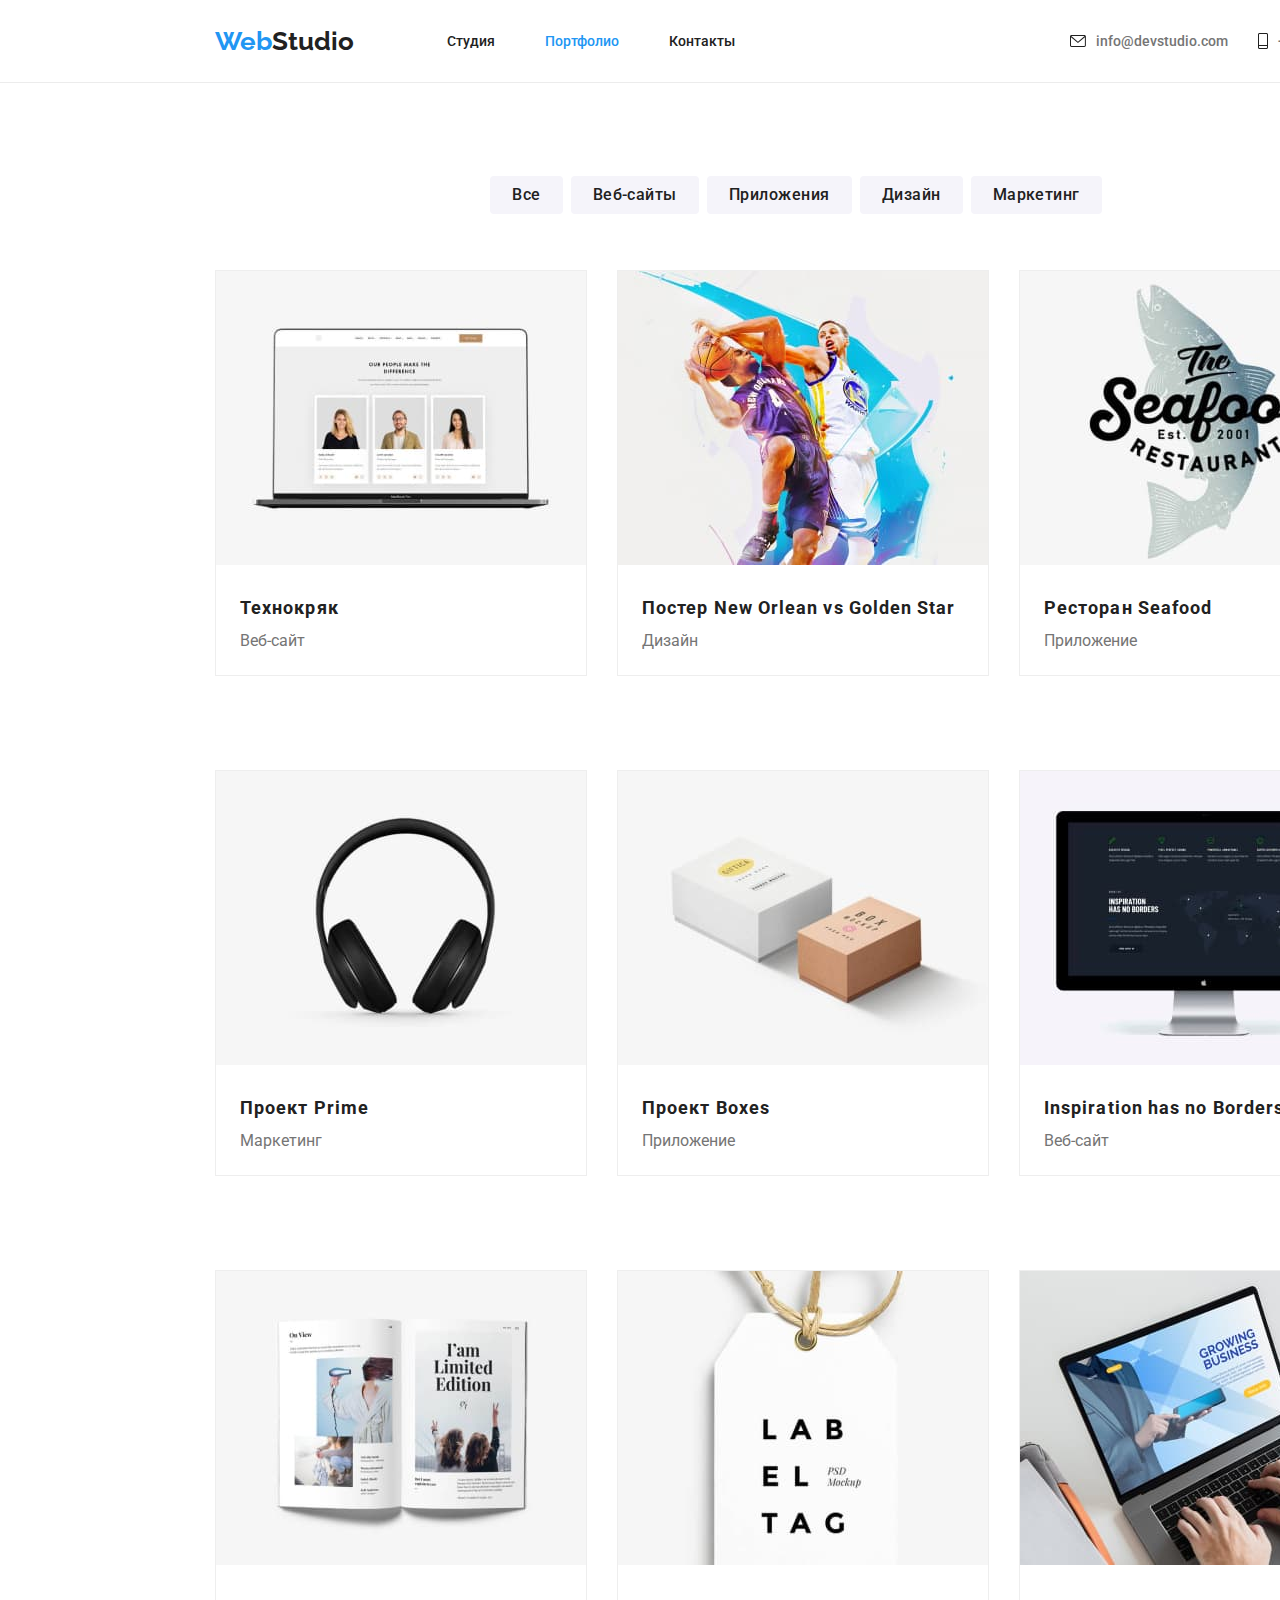
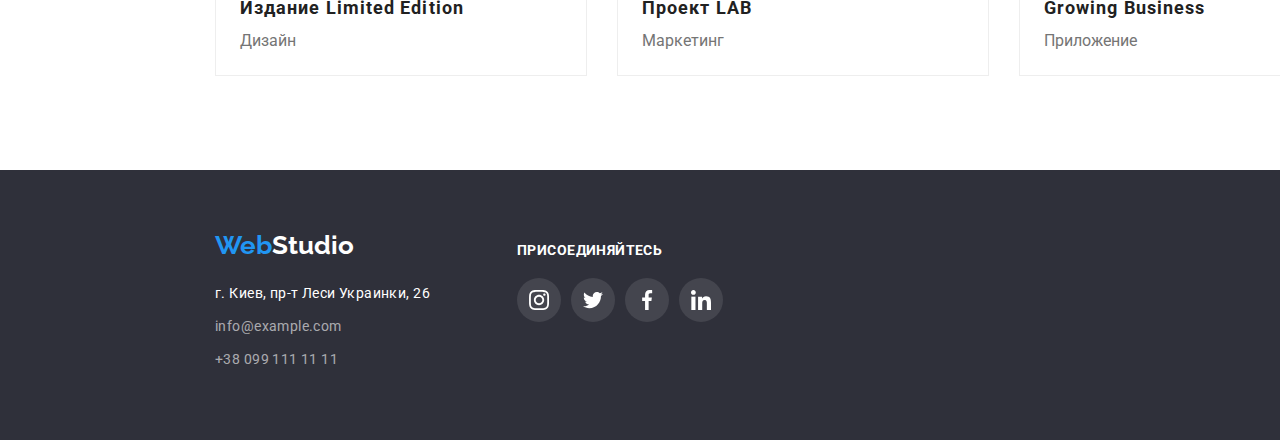
==== commit b64f43f9: "home-work-4-5" ====
--- a/portfolio.html
+++ b/portfolio.html
@@ -15,7 +15,7 @@
     <link rel="stylesheet" href="./styles.css">
    </head>
 <body class="body-port">
-    <header class="head-container">
+    <header class="head-container container">
         <a href="index.html" class="logo"><span class="logo-web">Web</span>Studio</a>  
         <nav class="main-nav">  
          <ul class="nav-list">
@@ -34,7 +34,7 @@
          </ul> 
         </nav>           
     </header>
-    <main class="portfolio-project">
+    <main class="portfolio-project container">
         <!-- <h1>Проекты</h1> -->
         <ul class="port-list">
             <li>
@@ -110,7 +110,7 @@
         </ul>
 
     </main>
-    <footer class="footer"  style="background-color: #2F303A">
+    <footer class="footer container"  style="background-color: #2F303A">
         <div class="footer-container">
         <a href="index.html" class="logo"><span class="logo-web">Web</span><span class="footer-container">Studio</span></a>  
         <address  id="kontact">
--- a/styles.css
+++ b/styles.css
@@ -8,12 +8,10 @@
 
 
 .body-port {
-    width: 1600px;
     font-family: roboto ,sans-serif;
     background-color: #FFFFFF;
 }
 .body {
-    width: 1600px;
     font-family: roboto ,sans-serif;
     background-color: #FFFFFF;
 }
@@ -28,6 +26,12 @@
 }
 a {
     text-decoration: none;}
+
+.container {
+    width: 1600px;
+    margin-left: auto;
+    margin-right: auto;
+}
     
 /* site-nav */
 .head-container {
@@ -63,7 +67,7 @@
 }
 .nav-contact {
     display: flex;
-    margin-left: 305px;
+    margin-left: 335px;
     align-items: center;}
 
 .navigation {    
@@ -583,15 +587,16 @@
     display: flex;
     flex-wrap: wrap;
     padding-left: 215px;
-    padding-right: 215px;
+    /* padding-right: 215px; */
 
 }
 .works {
-    margin-right: auto;
+    display: block;
+    width: 370px;
+    height: 404px;
+    margin-right: 30px;
     margin-left: auto;
     margin-bottom: 30px;
-    height: 404px;
-    width: 370px;
     border: 1px solid #EEEEEE;
 }
 .works:nth-child(3n) {
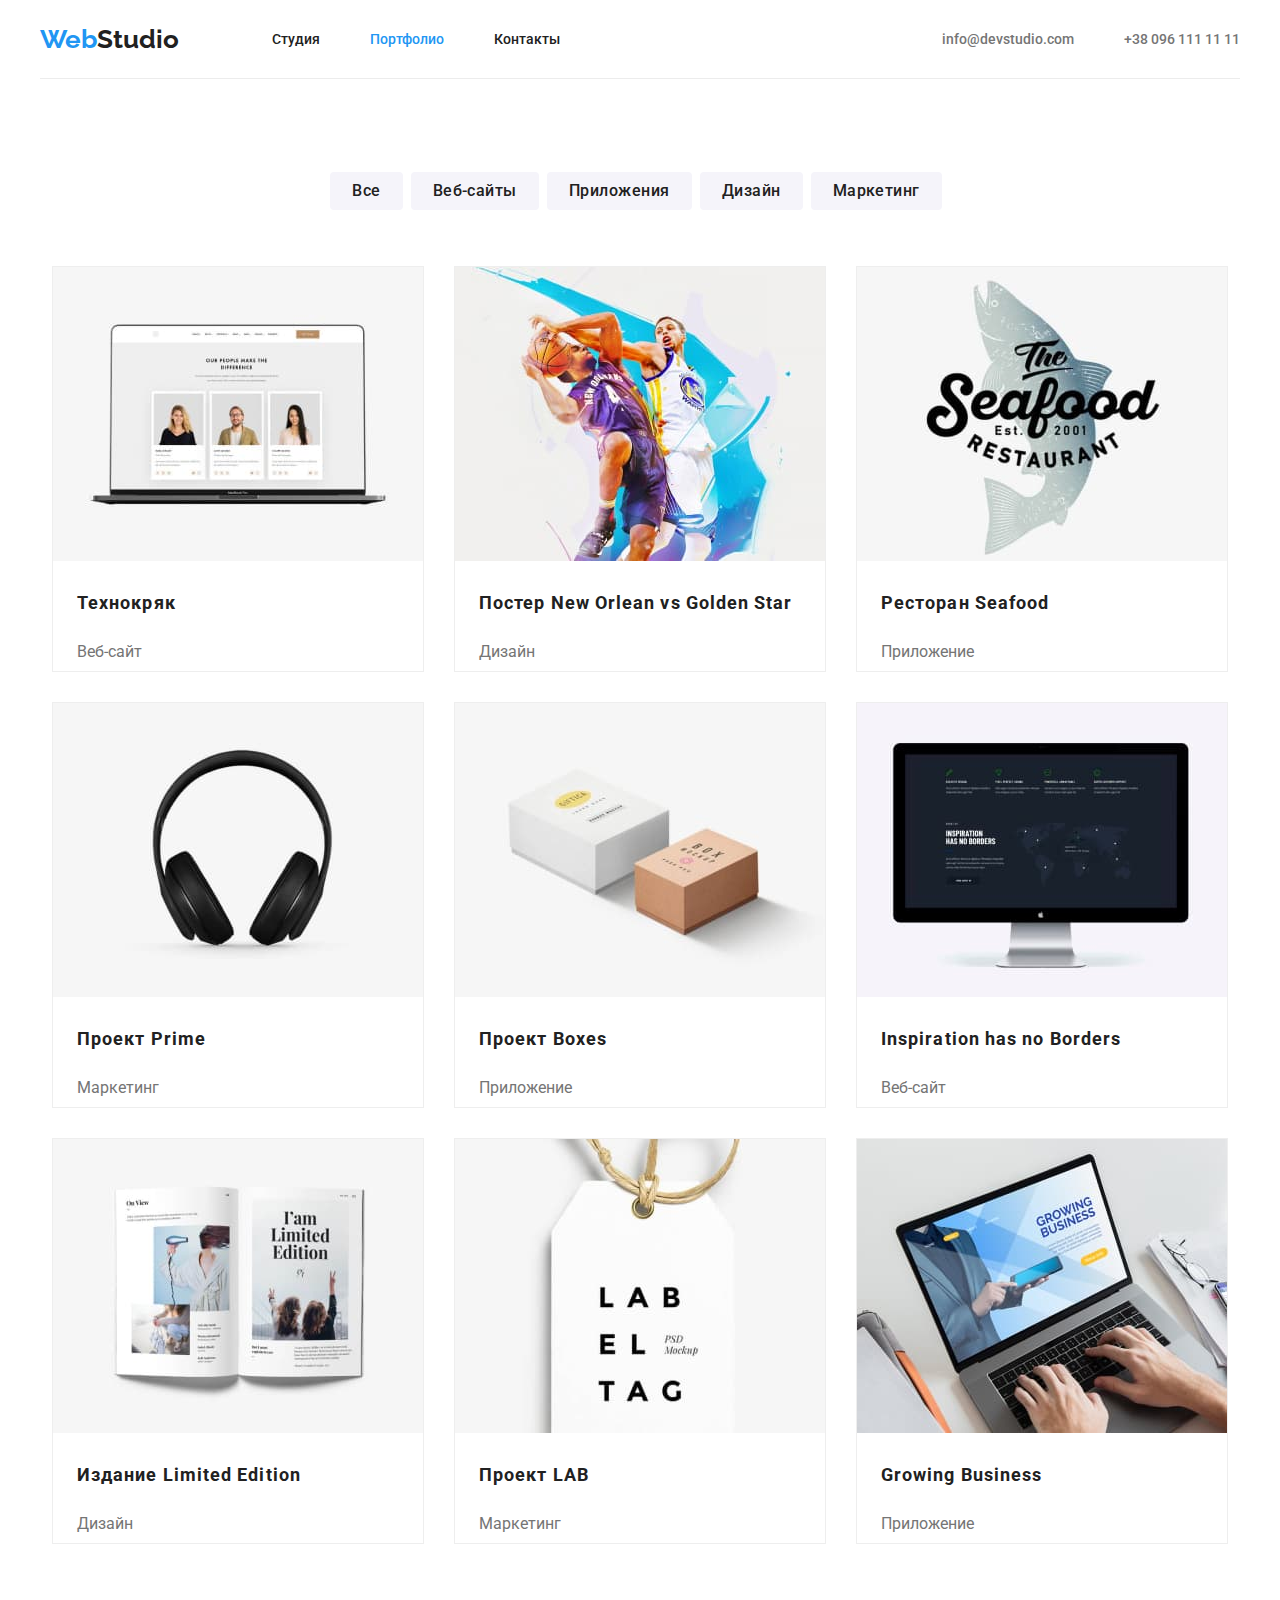
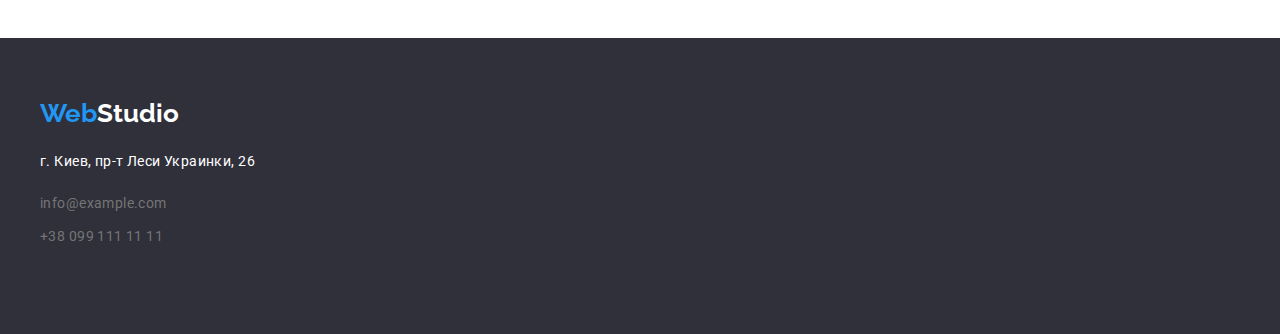
==== commit 77f6d7ee: "home-work-4" ====
--- a/portfolio.html
+++ b/portfolio.html
@@ -15,25 +15,23 @@
     <link rel="stylesheet" href="./styles.css">
    </head>
 <body class="body-port">
-    <header class="head-container container">
-        <a href="index.html" class="logo"><span class="logo-web">Web</span>Studio</a>  
-        <nav class="main-nav">  
-         <ul class="nav-list">
-                <li><a href="./index.html" class="navigation ">Студия</a></li>
-                <li><a href="./portfolio.html" class="navigation current" >Портфолио</a></li>
-                <li><a href="#kontact" class="navigation">Контакты</a></li>
-         </ul>
-        
-         <ul class="nav-contact">
-             <li>
-             <a class="navigation-contact" href="mailto:info@devstudio.com">
-             <svg class="nav-mail"><use href="./images/sprite.svg#icon-mail "></use>
-             </svg>info@devstudio.com</a></li>
-             <li><a href="tel:+380961111111" class="navigation-contact">
-                 <svg class="nav-tel"> <use href="./images/sprite.svg#icon-tel"></use></svg> +38 096 111 11 11</a></li>
-         </ul> 
-        </nav>           
-    </header>
+    <header class="head-container" >
+        <div class="container " >
+    <a href="index.html" class="logo"><span class="logo-web">Web</span>Studio</a>  
+    <nav class="main-nav">  
+     <ul class="nav-list">
+            <li><a href="./index.html" class="navigation ">Студия</a></li>
+            <li><a href="./portfolio.html" class="navigation current" >Портфолио</a></li>
+            <li><a href="#kontact" class="navigation">Контакты</a></li>
+     </ul>
+    
+     <ul class="nav-contact">
+         <li><a href="mailto:info@devstudio.com" class="navigation-contact">info@devstudio.com</a></li>
+         <li><a href="tel:+380961111111" class="navigation-contact">+38 096 111 11 11</a></li>
+     </ul> 
+    </nav> 
+</div>          
+</header>
     <main class="portfolio-project container">
         <!-- <h1>Проекты</h1> -->
         <ul class="port-list">
@@ -53,55 +51,55 @@
                 <button class="button-radio" type="button">Маркетинг</button>
             </li>
         </ul>
-        <ul class="works-list">
-            <li >
+        <ul class="works-list ">
+            <li class="work-link">
                <a href="#" class="works"> <img src="./images/Технокряк.jpg" alt="Технокряк" width="370" height="294">
                 <h2 class="works-title">Технокряк</h2>
                 <p>Веб-сайт</p></a>
             </li>
-            <li >
+            <li class="work-link">
                 <a href="#" class="works">
                 <img src="./images/Постер-New-Orlean-vs-Golden-Star.jpg " alt="Постер New Orlean vs Golden Star" width="370" height="294">
                 <h2>Постер New Orlean vs Golden Star</h2>
                 <p>Дизайн</p></a>
             </li>
-            <li >
+            <li class="work-link">
                 <a href="#" class="works">
                 <img src="./images/Ресторан-Seafood.jpg" alt="Ресторан Seafood" width="370" height="294">
                 <h2>Ресторан Seafood</h2>
                 <p>Приложение</p></a>
             </li>
-            <li >
+            <li class="work-link">
                 <a href="#" class="works">
                 <img src="./images/Проект-Prime.jpg" alt="Проект Prime" width="370" height="294">
                 <h2>Проект Prime</h2>
                 <p>Маркетинг</p></a>
             </li>
-            <li >
+            <li class="work-link">
                 <a href="#" class="works">
                 <img src="./images/Проект-Boxes.jpg" alt="Проект Boxes" width="370" height="294">
                 <h2>Проект Boxes</h2>
                 <p>Приложение</p></a>
             </li>
-            <li >
+            <li class="work-link">
                 <a href="#" class="works">
                 <img src="./images/Inspiration-has-no-Borders.jpg" alt="Inspiration has no Borders" width="370" height="294">
                 <h2>Inspiration has no Borders</h2>
                 <p>Веб-сайт</p></a>
             </li>
-            <li >
+            <li class="work-link">
                 <a href="#" class="works">
                 <img src="./images/Издание-Limited-Edition.jpg" alt="Издание Limited Edition" width="370" height="294">
                 <h2>Издание Limited Edition</h2>
                 <p>Дизайн</p></a>
             </li>
-            <li >
+            <li class="work-link">
                 <a href="#" class="works">
                 <img src="./images/Проект-LAB.jpg" alt="Проект LAB" width="370" height="294">
                 <h2>Проект LAB</h2>
                 <p>Маркетинг</p></a>
             </li>
-            <li >
+            <li class="work-link">
                 <a href="#" class="works">
                 <img src="./images/Growing-Business.jpg" alt="Growing Business" width="370" height="294">
                 <h2>Growing Business</h2>
@@ -110,49 +108,19 @@
         </ul>
 
     </main>
-    <footer class="footer container"  style="background-color: #2F303A">
-        <div class="footer-container">
-        <a href="index.html" class="logo"><span class="logo-web">Web</span><span class="footer-container">Studio</span></a>  
+    <footer class="footer-sektion">
+        <div class="container footer-container">
+            <a href="index.html" class="logo"><span class="logo-web">Web</span><span class="footer-container" >Studio</span></a>  
         <address  id="kontact">
             <span class="contact">г. Киев, пр-т Леси Украинки, 26 </span>
             <ul>
                 <li> <a class="footer-link" href="mailto:info@example.com">info@example.com</a></li>
                 <li><a class="footer-link footer-item" href="tel:+380991111111">+38 099 111 11 11</a></li>
             </ul>
-        </div>
-        <div class="social-link-footer" >
-            <em class="futer-text">Присоединяйтесь</em>
-            <ul class="social">
-                <li class="social-item "> <a href="#" class="social-link social-footer">
-                    <svg class="social-link-icon" width="20" height="20" >
-                        <use href="./images/sprite.svg#icon-instagram-2" >
-
-                        </use>
-                    </svg>
-                </a></li>
-                <li class="social-item "><a href="#" class="social-link social-footer">
-                    <svg class="social-link-icon" width="20" height="20" >
-                        <use href="./images/sprite.svg#icon-twitter-1" >
-
-                        </use>
-                    </svg> </a></li>
-                <li class="social-item "><a href="#" class="social-link social-footer">
-                    <svg class="social-link-icon" width="20" height="20" >
-                        <use href="./images/sprite.svg#icon-facebook-1" >
-
-                        </use>
-                    </svg>
-                </a></li>
-                <li class="social-item "><a href="#" class="social-link social-footer">
-                    <svg class="social-link-icon" width="20" height="20" >
-                        <use href="./images/sprite.svg#icon-linkedin-1" >
-                        </use>
-                    </svg>
-                </a></li>
-            </ul>
-        </div>    
         </address>
+    </div>
     </footer>
+    
     
 </body>
 </html>--- a/styles.css
+++ b/styles.css
@@ -4,72 +4,83 @@
     --link-color-origin: #2196F3;
     --white-color: #FFFFFF;
     --footer-text-color: rgba(255, 255, 255, 0.6);
-    --hero-back-color: #2F303A;}
-
+    --hero-back-color: #2F303A;
+    --backgroundcolor:   #FFFFFF;
+}
+
+/* html {
+    box-sizing: border-box;}
+
+    *,
+    *::before,
+    *::after {
+        box-sizing: inherit;
+    } */
 
 .body-port {
     font-family: roboto ,sans-serif;
     background-color: #FFFFFF;
 }
-.body {
+body {
+    margin: 0 ;
     font-family: roboto ,sans-serif;
-    background-color: #FFFFFF;
+    /* background-color: #FFFFFF; */
+    
+
 }
 li {
     list-style: none;
     /* outline: 1px solid red ; */
     }
-/* h2 { */
-* { 
-    margin: 0px;
-    padding: 0px;
+h1,h2 {
+    margin: 0;
 }
 a {
     text-decoration: none;}
-
 .container {
-    width: 1600px;
-    margin-left: auto;
-    margin-right: auto;
-}
+    width: 1200px;
+    margin-left: auto;
+    margin-right: auto;
+    padding-left: 15px;
+    padding-right: 15px;
+    /* outline: 2px solid tomato; */
+    /* background-color: wheat; */
+        /* box-sizing: border-box; */
+        }
     
 /* site-nav */
 .head-container {
-    /* width: 1600px; */
+background-color: var(--backgroundcolor)
+}
+.head-container>div {
     display: flex;
     align-items: center;
-    background-color: var(--white-color);
-}
-.nav-contact li {
-    margin-right: 30px;
-}
-.nav-contact li:last-child {
-    margin-right: 0px;
 }
 .main-nav  {
+    flex-basis: 100%;
     display: flex;
     align-items: center;
-    margin-top: 32px;
-    margin-bottom: 32px;
-        /* justify-content: flex-start; */
-}
-
+} 
 .nav-list {
+    padding: 0px;
     display: flex;
     align-items: center;
 }
 .nav-list li {
-    /* display: block; */
     margin-right: 50px;
     }
 .nav-list li:last-child {
     margin-right: 0px;
 }
 .nav-contact {
-    display: flex;
-    margin-left: 335px;
-    align-items: center;}
-
+    margin-left: auto;
+    display: flex;
+    align-items: center;
+}
+.nav-contact li:last-child {
+    margin-left: 50px;
+
+}
 .navigation {    
     color: var(--link-color);
     font-weight: 500;
@@ -85,39 +96,22 @@
 .nav-list .navigation.current {
     color: var(--link-color-origin);}
 .navigation-contact {
-    display: flex;
+    display: inline-block;
+    /* width: 122px; */
     color: var(--text-color);
     font-weight: 500;
     font-style: normal;
     font-size: 14px;
-    line-height: 16px;
-    align-items: center;
-}
+    line-height: 16px;}
+/* .navigation-contact span {
+
+} */
 .navigation-contact:hover,
-.nav-mail:hover,
-.nav-tel:hover {
-    color: var(--link-color-origin);
-    fill: #2196F3;
-}
-.nav-mail {
-    width: 16px;
-    height: 12px;
-    margin-right: 10px;
-    fill: var(--link-color);}
-.nav-tel {
-    width: 10px;
-    height: 16px;
-    margin-right: 10px;
-    fill: var(--link-color);}
-
-
+.navigation-contact:focus {
+    color: var(--link-color-origin);}
     /* logo */
-       .logo 
-    {
-    display: block;
-    margin-bottom: 24px;
+.logo {margin-bottom: 24px;
     margin-top: 24px;
-    margin-left: 215px;
     margin-right: 93px;
     color:  var(--link-color);
     font-family: Raleway, sans-serif;
@@ -132,25 +126,30 @@
     font-weight: 700;
     font-style: normal;
     font-size: 26px;
-    line-height: 30px;}
+    line-height: 30px;
+}
+
 
     /* Hero */
 .hero {
     display: block;
-        /* width: 1600px; */
-    height: 600px;
-    margin-left: auto;
-    margin-right: auto;
+    max-width: 1600px;
+    min-width: 1200px;
+    margin-left: auto;
+    margin-right: auto;
+    padding-top: 200px;
+    padding-bottom: 200px;
     background-color:var(--hero-back-color);
-   
-    background-repeat: no-repeat;
-    background-position: center;
-    background-size: cover;
-    background-image: linear-gradient(to right,rgba(47, 48, 58, 0.7),  rgba(47, 48, 58, 0.7)), url(./images/Heade.jpg);
-        }
+    }
+
 .hero-item {
+    display: block;
+    width: 606px;
+    margin-left: auto;
+    margin-right: auto;
+    padding-left: 45px;
+    padding-right: 45px;
     color: var(--white-color);
-    display: inline-block;
     font-family: Roboto;
     font-style: normal;
     font-weight: 900;
@@ -158,32 +157,34 @@
     line-height: 60px;
     text-align: center;
     text-transform: uppercase;
-    width: 696px;
-    height: 120px;
-    margin-left: 452px;
-    /* margin-right: auto; */
-    margin-top: 200px; 
+     
     }
 .hero-button {
+    display: block;
+    margin-left: auto;
+    margin-right: auto;
     width: 200px;
     height: 50px;
+    margin-top: 30px;
     color: var(--white-color);
     font-family: Roboto;
     font-style: normal;
     font-weight: 700;
     font-size: 16px;
     line-height: 30px;
-    display: inline-block;
     text-align: center;
     letter-spacing: 0.06em;
     background-color: #2196F3;
     border-radius:  4px;
     border: none;
-    margin-top: 30px;
-    margin-left: 700px;
    }
    /* advantage */
 /* .advant  */
+.section {
+    background-color: var(--backgroundcolor);
+    padding-top: 94px;
+    padding-bottom: 94px;
+}
 b {
     color: var(--link-color);
     font-weight: 700;
@@ -202,73 +203,35 @@
 
 .advantage {
     display: flex;
+    /* padding: 0; */
+    /* margin-left: auto;
+    margin-right: auto; */
+    margin-top: 0;
+    margin-bottom: 0;
+    justify-content: space-between;
+
     /* background-color: #E5E5E5; */
-    padding-top: 94px;
-    /* padding-bottom: 94px; */
-}
-.advantage li:last-child {
-    margin-right: 0px;
-}
-.advantage li:first-child {
-    margin-left: 215px;
-}
+
+}
+
 .advantage-list { 
-    display: block;
-    width: 270px ;
+    /* display: flex; */
+    height: 101px;
+    width: 270px;
     margin-right: 30px;
 } 
-.advantage-list-icon {
-    display: flex;
-    width: 270px;
-    height: 120px;
-    background: #F5F4FA;
-    border-radius: 4px;
-    align-items: center;
-    justify-content: center;
-    margin-bottom: 30px;  
-}
-/* .advantage-list::before {
-    display: block;
-    content: "";
-    width: 270px;
-    height: 120px;
-    border: olivedrab solid 2px;
-    background-color: #F5F4FA;
-    margin-bottom: 30px;
-    border-radius: 4px;
-    } */
-/* .advantage-list:nth-child(1)::before {
-    content: "";
-    background-image: url(./images/antena.svg);
-    background-position: center;
-    background-repeat: no-repeat; 
-}
-.advantage-list:nth-child(2)::before {
-    content: "";
-    background-image: url(./images/time.svg);
-    background-position: center;
-    background-repeat: no-repeat; 
-}
-.advantage-list:nth-child(3)::before {
-    content: "";
-    background-image: url(./images/comp.svg);
-    background-position: center;
-    background-repeat: no-repeat; 
-}
-.advantage-list:nth-child(4)::before {
-    content: "";
-    background-image: url(./images/astronaut\ 1.svg);
-    background-position: center;
-    background-repeat: no-repeat;  */
+.advantage li:last-child {
+    margin-right:0;
 }
 .advantage-item {
-   margin-bottom: 10px;
+    /* display: flex; */
+    margin-bottom: 10px;
     width: 270px;
     height: 16px;
     
 } 
 .advantage-text {
-    display: inline-block;
+    display: block;
     width: 270px;
     height: 75px;
     color: var(--text-color);
@@ -277,63 +240,47 @@
     line-height: 24px;
     letter-spacing: 0.03em;
     margin-top: 10px;
-
 }
 /* чем мы занимаемся */
 
 .section-work {
-    display: block;
-    margin-top: 94px;
-    margin-bottom: 94px;
-    position: center;      
-}
-   
-
-.section h2 {
-    /* display: block;
-    margin-top: 94px;
-    margin-bottom: 50px; */
-    position: center;
-    
-}
+    /* background-color: #E5E5E5; */
+    padding-bottom: 94px;
+    background-color: var(--backgroundcolor);
+     
+}
+/* .section h2 {
+    margin-bottom: 50px;
+    
+} */
 .working-box {
+    display: flex;
     margin-top: 50px;
-    display: flex;
-    justify-content: center;
-}
-.working-item:nth-child(1) {
-    display: block;
-    width: 370px;
-    height: 294px;
+    margin-left: auto;
+    margin-right: auto;
+    margin-bottom: 0;
+    padding: 0;
+    justify-content: space-between;
+    
+}
+.working-box li {
     margin-right: 30px;
-    background-image: url(./images/desktop.jpg);
-    background-position: center;
-    background-size: contain;
-    background-repeat: no-repeat;
-}
-.working-item:nth-child(2) {
-    display: block;
-    width: 370px;
-    height: 294px;
-    margin-right: 30px;
-    background-image: url(./images/box.jpg);
-    background-position: center;
-    background-size: contain;
-    background-repeat: no-repeat;
-}
-.working-item:nth-child(3) {
-    display: block;
-    width: 370px;
-    height: 294px;
-    margin-right: 30px;
-    background-image: url(./images/creativ.jpg);
-    background-position: center;
-    background-size: contain;
-    background-repeat: no-repeat;
-}
+}
+.working-box li:last-child {
+    margin-right: 0px;
+}
+.working-item {
+
+}
+/* .working-box li:first-child {
+    margin-left: 215px;
+} */
+
 
 /* team-section */
 .section-team {
+    margin-left: auto;
+    margin-right: auto;
     background-color: #F5F4FA;
     padding-top: 94px;
     padding-bottom: 94px;
@@ -342,13 +289,19 @@
     margin-bottom: 50px;
 }
 .section-card {
-    display: flex;
+        display: flex;
+        margin-left: auto;
+        margin-right: auto;
+        padding: 0;
+        margin-top: 0;
+        margin-bottom: 0;
+        justify-content: space-between;
 }
 .profi-card {
     box-shadow: 0px 1px 3px rgba(0, 0, 0, 0.12), 0px 1px 1px rgba(0, 0, 0, 0.14), 0px 2px 1px rgba(0, 0, 0, 0.2);
     border-radius: 0px 0px 4px 4px;
-    background-color: #ffffff;
-    height: 428px;
+    background-color: #FFFFFF;
+    height: 368px;
     width: 270px;
     margin-right: 30px;
 }
@@ -356,7 +309,7 @@
     margin-right: 0px;
 }
 .profi-card:first-child {
-    margin-left: 215px;
+    /* margin-left: 215px; */
 }
 /* .proffesion {} */
 .proffesion>h3 {
@@ -369,7 +322,7 @@
     line-height: 19px;
 }
 .proffesion>p {
-    margin-bottom: 16px;
+    margin-bottom: 30px;
     text-align: center;
     color: var(--text-color);
     font-weight: normal;
@@ -377,92 +330,17 @@
     line-height: 19px;
     letter-spacing: 0.03em;
     }
-.social {
-    display: flex;
-    justify-content: center;
-    margin-bottom: 30px;
-    }
-.social-link {
-    /* display: block; */
-    width: 44px;
-    height: 44px;
-    border-radius: 50%;
-    display: flex;
-    align-items: center;
-    justify-content: center;
-    fill: #AFB1B8
-    }
-
-.social-link:hover,
-.social-link:focus {
-    fill: #ffffff;
-    background-color: var(--link-color-origin);
-}
-.social-item {
-    margin-right: 10px;
-}
-.social-item:last-child {
-    margin-right: 0px;
-}
- 
-   
-  
-
-/* sektion-klient */
-
-.sektion-klient {
-    padding-top: 94px;
-    padding-bottom: 94px;
-}
-
-.klient {
-    display: flex;
-    justify-content: center;
-    margin-top: 50px;
-    }
-.klient-item {
-    display:flex;
-    margin-right: 30px;
-   
-}
-.klient-item:last-child {
-    margin-right: 0px;
-}
-
-.klient-link {
-    display: flex;
-    width: 170px;
-    height: 90px;
-    border: 1px solid #AFB1B8;
-    box-sizing: border-box;
-    border-radius: 4px;
-    align-items: center;
-    justify-content: center;
-    fill: #AFB1B8;
-
-}
-.klient-link:hover,
-.klient-link:focus {
-    fill: var(--link-color-origin);
-    border: 1px solid var(--link-color-origin);
-    /* background-color: var(--link-color-origin); */
-}
-/* .klient-link>img {
-    display: block;
-    width: 60px;
-    height: 60px;
-} */
-
-
-
 /* footer */
-.footer-container {
-    /* width: 1600px; */
+.footer-sektion {
+    background-color: var(--hero-back-color);
+    padding-bottom: 10px;
+
+}
+.footer-container { 
+    margin-left: auto;
+    margin-right: auto;
     color: var(--white-color);
-     }
-.footer {
-    display: flex;
-}
+    }
 .footer-container>a {
     display: inline-block;
     margin-top: 60px;
@@ -474,12 +352,11 @@
     line-height: 31px;
 }
 .footer-container li {
-     margin-left: 215px;
     margin-top: 9px;
     margin-bottom: 9px;
 }
 .contact {
-    margin-left: 215px;
+    display: block;
     font-family: roboto, sans-serif;
     color: #FFFFFF;
     font-style: normal;
@@ -488,10 +365,18 @@
     line-height: 24px;
     letter-spacing: 0.03em;
 }
+.footer-container ul {
+    padding: 0;
+    margin-top: 9px;
+}
+.footer-container ul>li {
+    margin: 0;
+}
 .footer-link {
     display: inline-block;
+    margin-top: 9px;
     /* margin-bottom: 60px; */
-    color: rgba(255,255 ,255, 0.6);
+    color: var(--text-color);
     font-family: roboto, sans-serif;
     font-style: normal;
     font-weight: normal;
@@ -508,44 +393,13 @@
 } */
  .contact:focus {
     border: 2px solid #ff0000;
-}
-.futer-text {
-    display: block;
-    margin-top: 72px;
-    margin-bottom: 20px;
-    color: #FFFFFF;
-    font-family: Roboto;
-    font-style: normal;
-    font-weight: bold;
-    font-size: 14px;
-    line-height: 16px;
-    letter-spacing: 0.03em;
-    text-transform: uppercase;
-}
-.social .social-footer {
-    fill: #ffffff;
-
-}
-.social-footer {
-    display: flex;
-    width: 44px;
-    height: 44px;
-    border-radius: 50%;
-    background: rgba(255, 255, 255, 0.1);
-    
-}
-
-.social-link-footer {
-    display: block;
-    margin-left: 70px;
-}
+} */
 
 /* ---------------------page2 ------------------------------------------------------*/
 /* button-list */
 .portfolio-project {
     background-color: var(--white-color);
-    width: 1600px;
-      
+       
   }
 .port-list {
     
@@ -554,6 +408,10 @@
     border-top: 1px solid #ECECEC;
     padding-top: 93px;
     padding-bottom: 56px;
+    padding-left: 0;
+    margin: 0;
+    margin-left: auto;
+    margin-right: auto;
 }
 .button-radio {    
     margin-right: 8px;
@@ -570,6 +428,9 @@
     text-align: center;
     letter-spacing: 0.03em;
     }
+    .port-list>.button-radio:last-child>  {
+        margin-right: 0;
+    }
 .button-radio:hover,
 .button-radio:focus {
     background-color: var(--link-color-origin);
@@ -583,31 +444,38 @@
 }
 
 .works-list {
-    width: 1230;
+    /* width: 1230; */
     display: flex;
     flex-wrap: wrap;
-    padding-left: 215px;
-    /* padding-right: 215px; */
-
-}
+    padding: 0;
+    margin-top: 0;
+    margin-bottom: 0;
+    }
 .works {
     display: block;
+        /* margin-left: auto; */
+    height: 404px;
     width: 370px;
+    
+}
+.work-link {
+     margin-right: 30px;
+    /* margin-left: auto; */
+    margin-bottom: 30px;
     height: 404px;
-    margin-right: 30px;
-    margin-left: auto;
-    margin-bottom: 30px;
+    width: 370px;
     border: 1px solid #EEEEEE;
 }
-.works:nth-child(3n) {
-    margin-right: 0px;
-}
-.works:nth-last-child(3n) {
-    margin-left:0px;
-}
-.works.works:nth-last-child(-n+3) {
+.work-link:nth-child(3n) {
+    margin-right: auto;
+}
+.work-link:nth-last-child(3n) {
+    margin-left:auto ;
+}
+.work-link:nth-last-child( -n + 3) {
     margin-bottom: 94px;
 }
+
 
  .works>h2 { 
     display: inline-block;
@@ -632,8 +500,8 @@
 }
 .works:hover,
 .works:focus {
+    /* border: 1px solid rgba(33, 150, 243, 0.9);; */
     box-shadow: 0px 1px 1px rgba(0, 0, 0, 0.12), 0px 4px 4px rgba(0, 0, 0, 0.06), 1px 4px 6px rgba(0, 0, 0, 0.16);
-   /* box-shadow: 0px 1px 1px rgba(0, 0, 0, 0.12), 0px 4px 4px rgba(0, 0, 0, 0.06), 1px 4px 6px rgba(0, 0, 0, 0.16); */
 }
 /* .works { background-color: var(--white-color);} */
 /* 
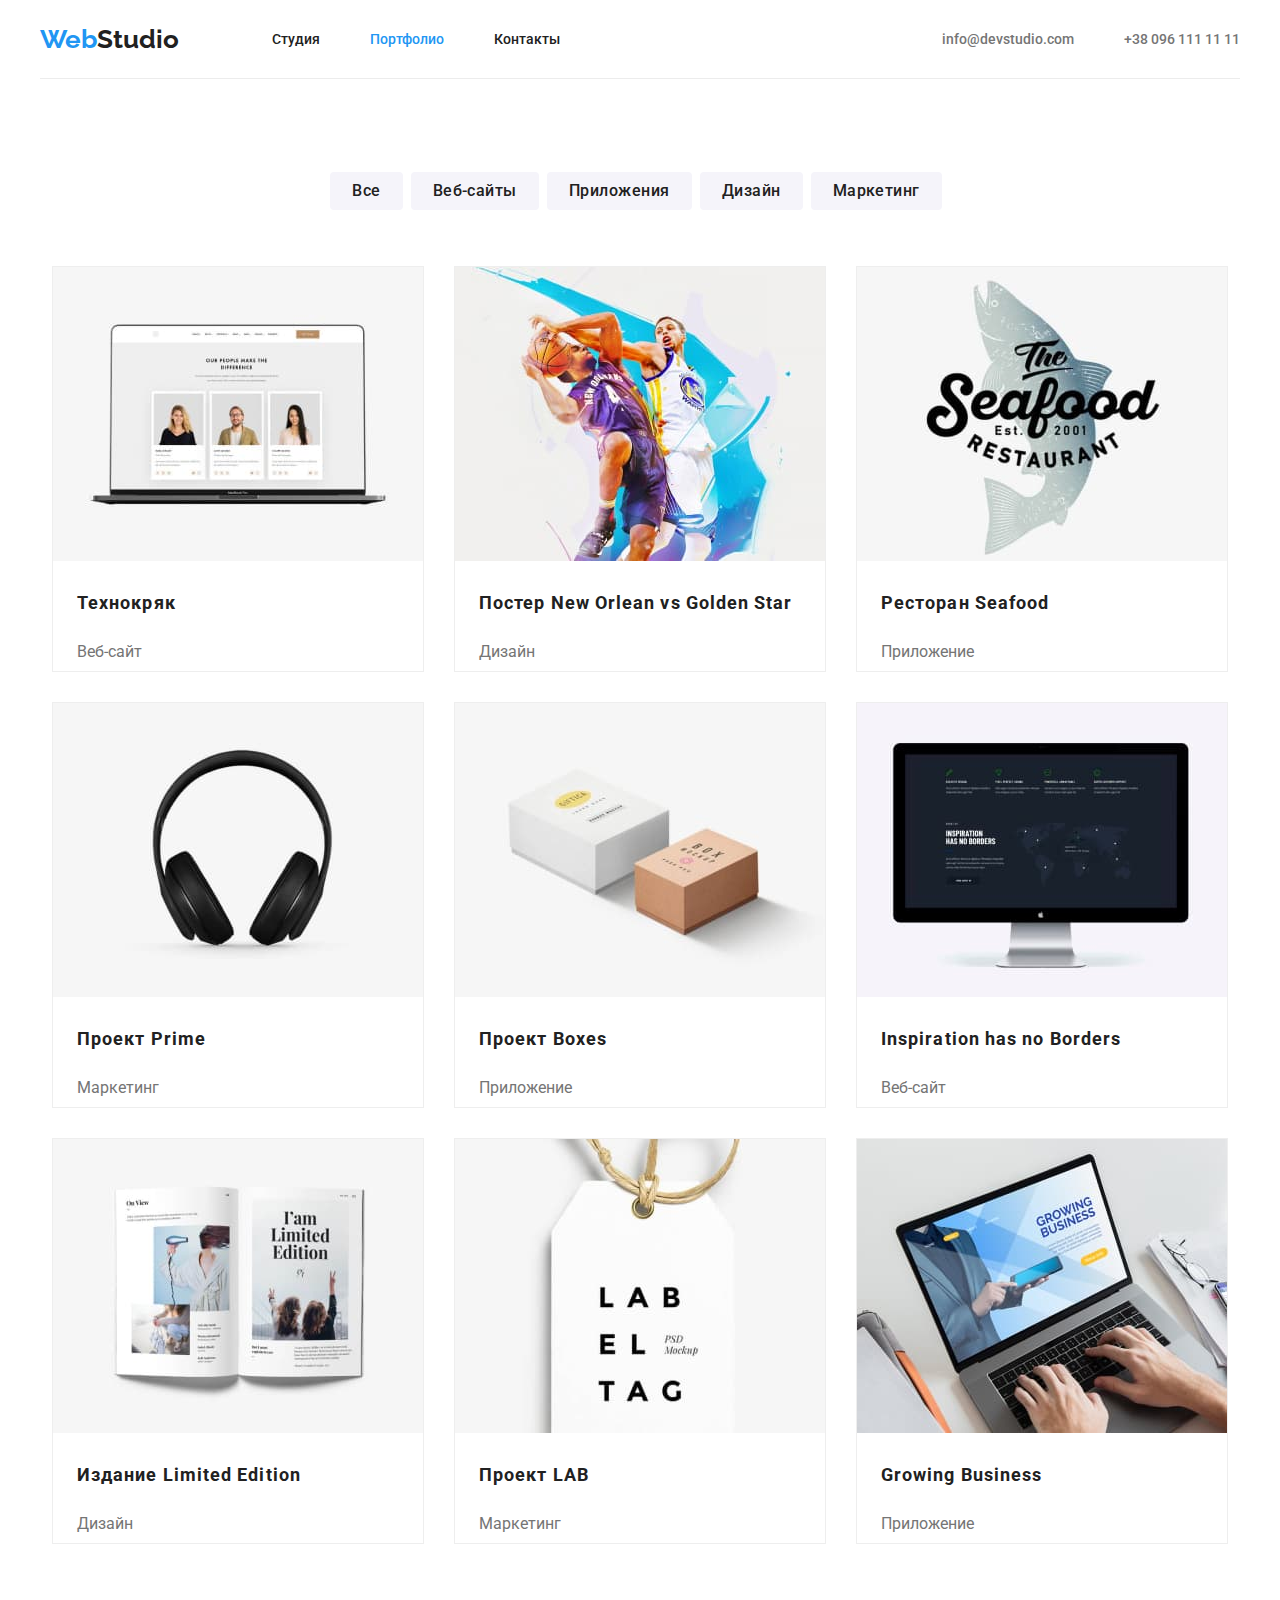
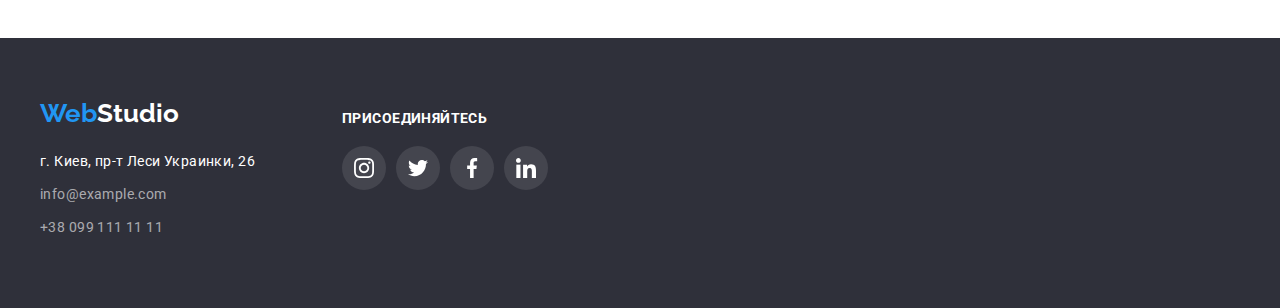
==== commit ecf72234: "home-work-4" ====
--- a/portfolio.html
+++ b/portfolio.html
@@ -108,16 +108,50 @@
         </ul>
 
     </main>
-    <footer class="footer-sektion">
-        <div class="container footer-container">
-            <a href="index.html" class="logo"><span class="logo-web">Web</span><span class="footer-container" >Studio</span></a>  
-        <address  id="kontact">
+    <footer >
+        <div class="container footer" >
+        <div class="footer-container ">
+        <a href="index.html" class="logo"><span class="logo-web">Web</span><span class="footer-container">Studio</span></a>  
+        <address  id="kontact" ">
             <span class="contact">г. Киев, пр-т Леси Украинки, 26 </span>
-            <ul>
+            <ul class="address">
                 <li> <a class="footer-link" href="mailto:info@example.com">info@example.com</a></li>
-                <li><a class="footer-link footer-item" href="tel:+380991111111">+38 099 111 11 11</a></li>
+                <li><a class="footer-link " href="tel:+380991111111">+38 099 111 11 11</a></li>
             </ul>
         </address>
+        </div>
+        <div class="social-link-footer" >
+            <em class="futer-text">Присоединяйтесь</em>
+            <ul class="social">
+                <li class="social-item "> <a href="#" class="social-link social-footer">
+                    <svg class="social-link-icon" width="20" height="20" >
+                        <use href="./images/sprite.svg#icon-instagram-2" >
+
+                        </use>
+                    </svg>
+                </a></li>
+                <li class="social-item "><a href="#" class="social-link social-footer">
+                    <svg class="social-link-icon" width="20" height="20" >
+                        <use href="./images/sprite.svg#icon-twitter-1" >
+
+                        </use>
+                    </svg> </a></li>
+                <li class="social-item "><a href="#" class="social-link social-footer">
+                    <svg class="social-link-icon" width="20" height="20" >
+                        <use href="./images/sprite.svg#icon-facebook-1" >
+
+                        </use>
+                    </svg>
+                </a></li>
+                <li class="social-item "><a href="#" class="social-link social-footer">
+                    <svg class="social-link-icon" width="20" height="20" >
+                        <use href="./images/sprite.svg#icon-linkedin-1" >
+                        </use>
+                    </svg>
+                </a></li>
+            </ul>
+        </div>    
+        
     </div>
     </footer>
     
--- a/styles.css
+++ b/styles.css
@@ -88,27 +88,34 @@
     font-size: 14px;
     line-height: 16px;
   }
-
-.navigation:hover,
-.navigation:focus {
-    color: var(--link-color-origin);}
+  .navigation:hover,
+  .navigation:focus {
+    color: var(--link-color-origin);
+  }
+  .navigation-contact:hover,
+  .navigation-contact:focus,
+  .nav-mail:hover,
+  .nav-tel:hover {
+      color: var(--link-color-origin);
+      fill: #2196F3;
+  }
 
 .nav-list .navigation.current {
     color: var(--link-color-origin);}
 .navigation-contact {
-    display: inline-block;
-    /* width: 122px; */
+    display: flex;
     color: var(--text-color);
     font-weight: 500;
     font-style: normal;
     font-size: 14px;
-    line-height: 16px;}
+    line-height: 16px;
+    align-items: center;}
 /* .navigation-contact span {
 
 } */
-.navigation-contact:hover,
+/* .navigation-contact:hover,
 .navigation-contact:focus {
-    color: var(--link-color-origin);}
+    color: var(--link-color-origin);} */
     /* logo */
 .logo {margin-bottom: 24px;
     margin-top: 24px;
@@ -128,6 +135,16 @@
     font-size: 26px;
     line-height: 30px;
 }
+.nav-mail {
+    width: 16px;
+    height: 12px;
+    margin-right: 10px;
+    fill: var(--link-color);}
+.nav-tel {
+    width: 10px;
+    height: 16px;
+    margin-right: 10px;
+    fill: var(--link-color);}
 
 
     /* Hero */
@@ -138,8 +155,13 @@
     margin-left: auto;
     margin-right: auto;
     padding-top: 200px;
-    padding-bottom: 200px;
+    padding-bottom: 200px;    
+    background-image: linear-gradient(to right,rgba(47, 48, 58, 0.7),  rgba(47, 48, 58, 0.7)), url(./images/Heade.jpg);
     background-color:var(--hero-back-color);
+    background-repeat: no-repeat;
+    background-size: cover;
+    background-position: center;
+    
     }
 
 .hero-item {
@@ -203,23 +225,30 @@
 
 .advantage {
     display: flex;
-    /* padding: 0; */
-    /* margin-left: auto;
-    margin-right: auto; */
     margin-top: 0;
     margin-bottom: 0;
     justify-content: space-between;
-
     /* background-color: #E5E5E5; */
 
 }
 
 .advantage-list { 
     /* display: flex; */
-    height: 101px;
+    display: inline-block;
+    /* height: 101px; */
     width: 270px;
     margin-right: 30px;
 } 
+.advantage-list-icon {
+    display: flex;
+    width: 270px;
+    height: 120px;
+    background: #F5F4FA;
+    border-radius: 4px;
+    align-items: center;
+    justify-content: center;
+    margin-bottom: 30px;  
+}
 .advantage li:last-child {
     margin-right:0;
 }
@@ -269,8 +298,35 @@
 .working-box li:last-child {
     margin-right: 0px;
 }
-.working-item {
-
+.working-item:nth-child(1) {
+    display: block;
+    width: 370px;
+    height: 294px;
+    margin-right: 30px;
+    background-image: url(./images/desktop.jpg);
+    background-position: center;
+    background-size: contain;
+    background-repeat: no-repeat;
+}
+.working-item:nth-child(2) {
+    display: block;
+    width: 370px;
+    height: 294px;
+    margin-right: 30px;
+    background-image: url(./images/box.jpg);
+    background-position: center;
+    background-size: contain;
+    background-repeat: no-repeat;
+}
+.working-item:nth-child(3) {
+    display: block;
+    width: 370px;
+    height: 294px;
+    margin-right: 30px;
+    background-image: url(./images/creativ.jpg);
+    background-position: center;
+    background-size: contain;
+    background-repeat: no-repeat;
 }
 /* .working-box li:first-child {
     margin-left: 215px;
@@ -301,7 +357,7 @@
     box-shadow: 0px 1px 3px rgba(0, 0, 0, 0.12), 0px 1px 1px rgba(0, 0, 0, 0.14), 0px 2px 1px rgba(0, 0, 0, 0.2);
     border-radius: 0px 0px 4px 4px;
     background-color: #FFFFFF;
-    height: 368px;
+    /* height: 368px; */
     width: 270px;
     margin-right: 30px;
 }
@@ -322,7 +378,7 @@
     line-height: 19px;
 }
 .proffesion>p {
-    margin-bottom: 30px;
+    margin-bottom: 16px;
     text-align: center;
     color: var(--text-color);
     font-weight: normal;
@@ -330,17 +386,87 @@
     line-height: 19px;
     letter-spacing: 0.03em;
     }
+    .social {
+        display: flex;
+        justify-content: center;
+        margin-bottom: 30px;
+        padding: 0;
+        }
+    .social-link {
+        /* display: block; */
+        width: 44px;
+        height: 44px;
+        border-radius: 50%;
+        display: flex;
+        align-items: center;
+        justify-content: center;
+        fill: #AFB1B8
+        }
+    
+    .social-link:hover,
+    .social-link:focus {
+        fill: #ffffff;
+        background-color: var(--link-color-origin);
+    }
+    .social-item {
+        margin-right: 10px;
+    }
+    .social-item:last-child {
+        margin-right: 0px;
+    }
+
+
+    /* sektion-klient */
+
+.sektion-klient {
+    padding-top: 94px;
+    padding-bottom: 94px;
+}
+
+.klient {
+    display: flex;
+    justify-content: center;
+    margin-top: 50px;
+    padding: 0;
+    margin-bottom: 0;
+    }
+.klient-item {
+    display:flex;
+    margin-right: 30px;
+   
+}
+.klient-item:last-child {
+    margin-right: 0px;
+}
+
+.klient-link {
+    display: flex;
+    width: 170px;
+    height: 90px;
+    border: 1px solid #AFB1B8;
+    box-sizing: border-box;
+    border-radius: 4px;
+    align-items: center;
+    justify-content: center;
+    fill: #AFB1B8;
+
+}
+.klient-link:hover,
+.klient-link:focus {
+    fill: var(--link-color-origin);
+    border: 1px solid var(--link-color-origin);
+    /* background-color: var(--link-color-origin); */
+}
 /* footer */
-.footer-sektion {
-    background-color: var(--hero-back-color);
-    padding-bottom: 10px;
-
-}
-.footer-container { 
-    margin-left: auto;
-    margin-right: auto;
-    color: var(--white-color);
-    }
+footer {background-color: #2F303A;}
+.footer-container {
+   color: var(--white-color);
+     }
+.footer {
+    display: flex;
+    background: #2F303A;
+    padding-bottom: 60px;
+}
 .footer-container>a {
     display: inline-block;
     margin-top: 60px;
@@ -352,11 +478,10 @@
     line-height: 31px;
 }
 .footer-container li {
-    margin-top: 9px;
+     margin-top: 9px;
     margin-bottom: 9px;
 }
 .contact {
-    display: block;
     font-family: roboto, sans-serif;
     color: #FFFFFF;
     font-style: normal;
@@ -365,18 +490,10 @@
     line-height: 24px;
     letter-spacing: 0.03em;
 }
-.footer-container ul {
-    padding: 0;
-    margin-top: 9px;
-}
-.footer-container ul>li {
-    margin: 0;
-}
 .footer-link {
     display: inline-block;
-    margin-top: 9px;
     /* margin-bottom: 60px; */
-    color: var(--text-color);
+    color: rgba(255,255 ,255, 0.6);
     font-family: roboto, sans-serif;
     font-style: normal;
     font-weight: normal;
@@ -384,8 +501,11 @@
     line-height: 24px;
     letter-spacing: 0.03em;
 }
-.footer-item {
-    margin-bottom: 60px;
+
+.address {
+    width: 231px;
+    padding: 0;
+    margin: 0;
 }
 /* .footer-link:hover,
 .footer-link:focus {
@@ -393,7 +513,37 @@
 } */
  .contact:focus {
     border: 2px solid #ff0000;
-} */
+}
+.futer-text {
+    display: block;
+    margin-top: 72px;
+    margin-bottom: 20px;
+    color: #FFFFFF;
+    font-family: Roboto;
+    font-style: normal;
+    font-weight: bold;
+    font-size: 14px;
+    line-height: 16px;
+    letter-spacing: 0.03em;
+    text-transform: uppercase;
+}
+.social .social-footer {
+    fill: #ffffff;
+
+}
+.social-footer {
+    display: flex;
+    width: 44px;
+    height: 44px;
+    border-radius: 50%;
+    background: rgba(255, 255, 255, 0.1);
+    
+}
+
+.social-link-footer {
+    display: block;
+    margin-left: 70px;
+}
 
 /* ---------------------page2 ------------------------------------------------------*/
 /* button-list */
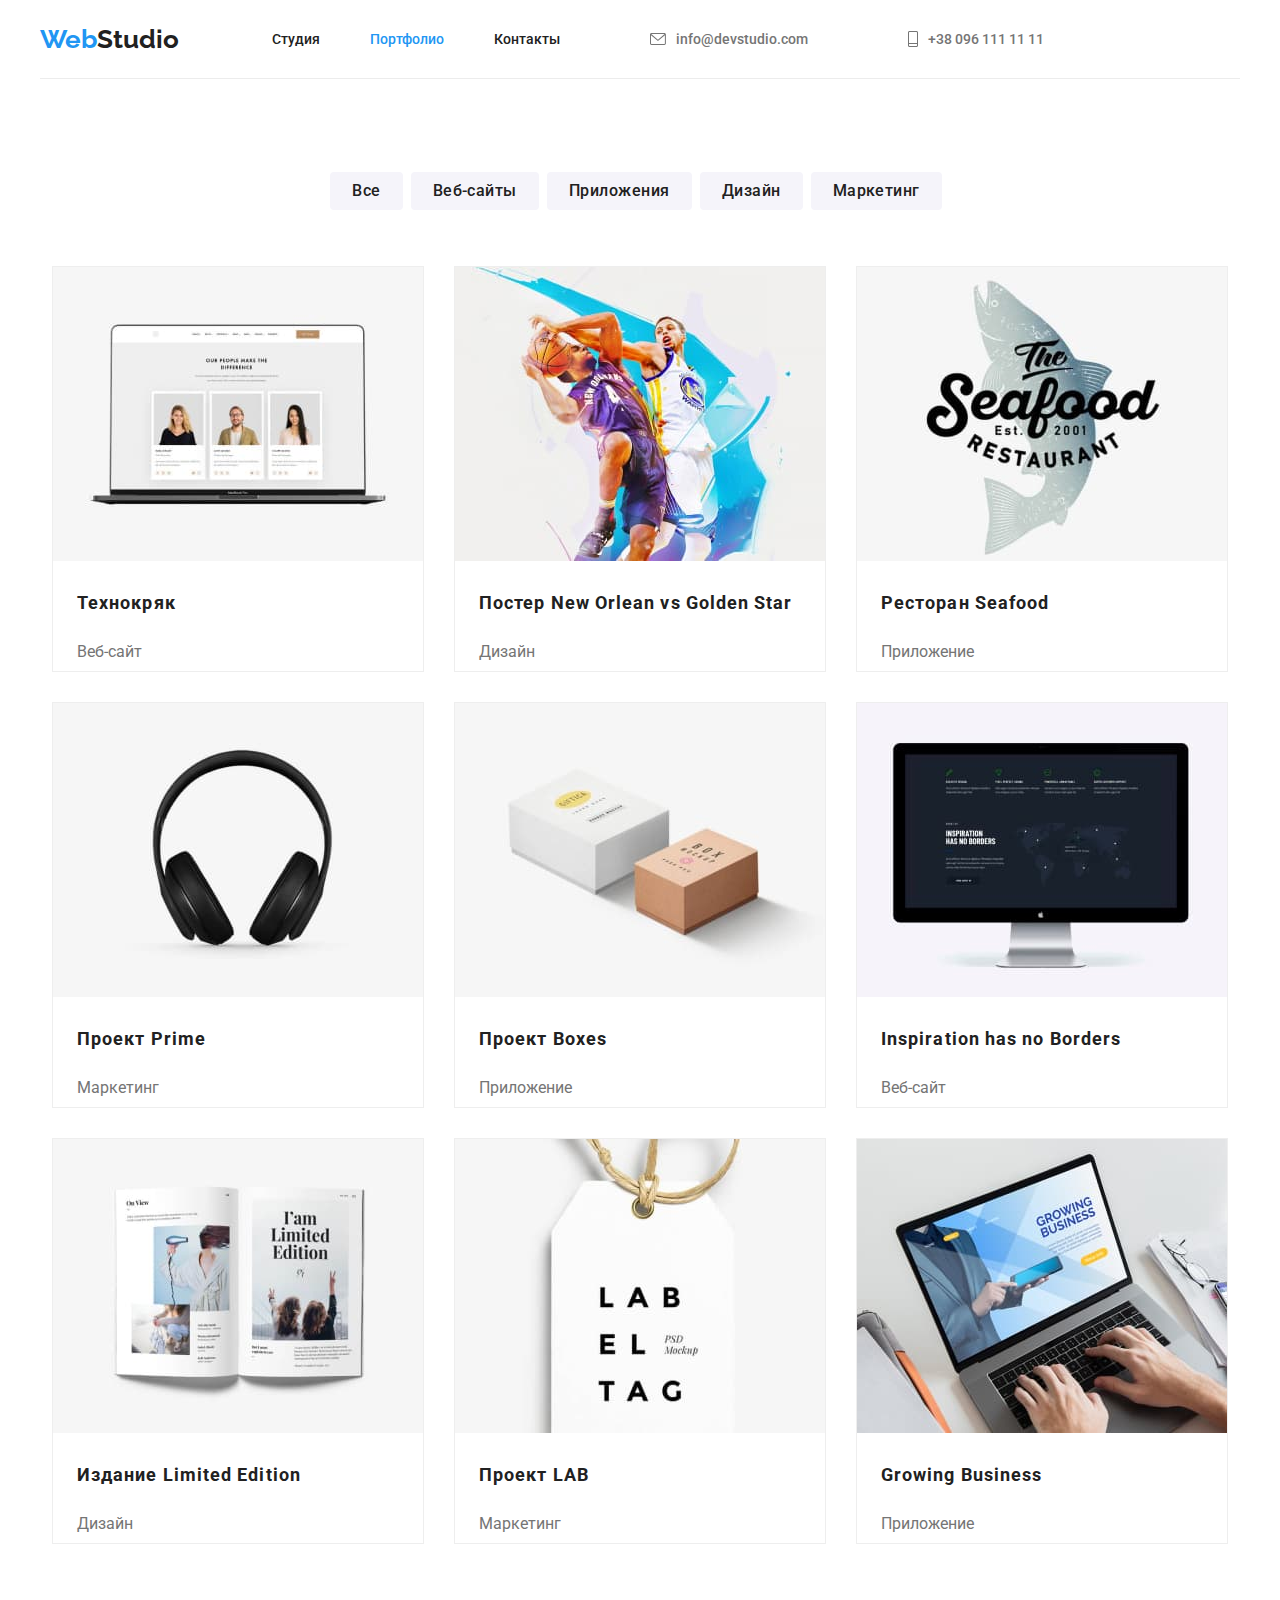
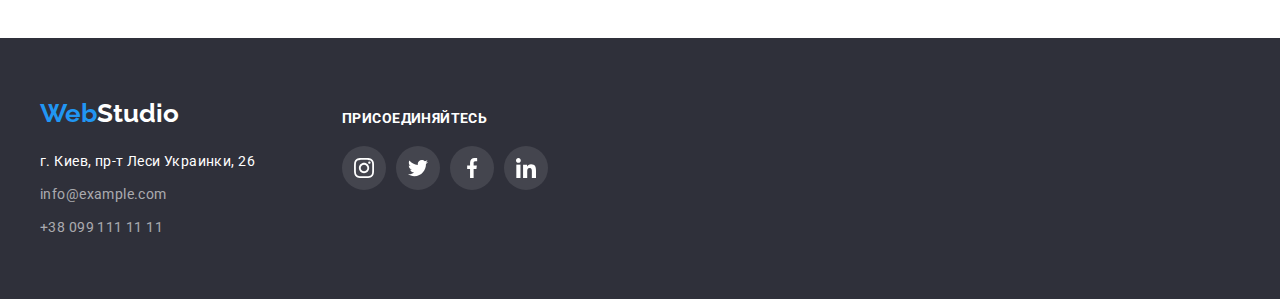
==== commit 31e7f296: "homw-work-4" ====
--- a/portfolio.html
+++ b/portfolio.html
@@ -23,12 +23,13 @@
             <li><a href="./index.html" class="navigation ">Студия</a></li>
             <li><a href="./portfolio.html" class="navigation current" >Портфолио</a></li>
             <li><a href="#kontact" class="navigation">Контакты</a></li>
-     </ul>
-    
-     <ul class="nav-contact">
-         <li><a href="mailto:info@devstudio.com" class="navigation-contact">info@devstudio.com</a></li>
-         <li><a href="tel:+380961111111" class="navigation-contact">+38 096 111 11 11</a></li>
-     </ul> 
+            <ul class="nav-contact">
+                <li><a href="mailto:info@devstudio.com" class="navigation-contact">
+                   <svg class="nav-mail"> <use href="./images/sprite.svg#icon-mail "></use></svg>info@devstudio.com</a></li>
+                   
+                <li><a href="tel:+380961111111" class="navigation-contact">
+                   <svg class="nav-tel"> <use href="./images/sprite.svg#icon-tel"></use></svg>+38 096 111 11 11</a></li>
+            </ul> 
     </nav> 
 </div>          
 </header>
--- a/styles.css
+++ b/styles.css
@@ -72,15 +72,7 @@
 .nav-list li:last-child {
     margin-right: 0px;
 }
-.nav-contact {
-    margin-left: auto;
-    display: flex;
-    align-items: center;
-}
-.nav-contact li:last-child {
-    margin-left: 50px;
-
-}
+
 .navigation {    
     color: var(--link-color);
     font-weight: 500;
@@ -92,30 +84,12 @@
   .navigation:focus {
     color: var(--link-color-origin);
   }
-  .navigation-contact:hover,
-  .navigation-contact:focus,
-  .nav-mail:hover,
-  .nav-tel:hover {
-      color: var(--link-color-origin);
-      fill: #2196F3;
-  }
+
 
 .nav-list .navigation.current {
     color: var(--link-color-origin);}
-.navigation-contact {
-    display: flex;
-    color: var(--text-color);
-    font-weight: 500;
-    font-style: normal;
-    font-size: 14px;
-    line-height: 16px;
-    align-items: center;}
-/* .navigation-contact span {
-
-} */
-/* .navigation-contact:hover,
-.navigation-contact:focus {
-    color: var(--link-color-origin);} */
+
+
     /* logo */
 .logo {margin-bottom: 24px;
     margin-top: 24px;
@@ -135,17 +109,42 @@
     font-size: 26px;
     line-height: 30px;
 }
+
+.nav-contact {
+    margin-left: auto;
+    display: flex;
+    align-items: center;
+}
 .nav-mail {
     width: 16px;
     height: 12px;
     margin-right: 10px;
-    fill: var(--link-color);}
+    }
 .nav-tel {
     width: 10px;
     height: 16px;
-    margin-right: 10px;
-    fill: var(--link-color);}
-
+    margin-right: 10px;   
+    }
+
+.nav-contact li:last-child {
+        margin-left: 50px;
+        }
+.navigation-contact {
+    display: flex;
+    align-items: center;
+    color: var(--text-color);
+    fill: var(--text-color);
+    font-weight: 500;
+    font-style: normal;
+    font-size: 14px;
+    line-height: 16px;
+}
+.navigation-contact:hover,
+.nav-mail:hover,
+.nav-tel:hover{
+    color:  var(--link-color-origin) ;
+    fill:  var(--link-color-origin);
+}
 
     /* Hero */
 .hero {
@@ -477,7 +476,7 @@
     font-size: 26px;
     line-height: 31px;
 }
-.footer-container li {
+.footer-container li:first-child {
      margin-top: 9px;
     margin-bottom: 9px;
 }
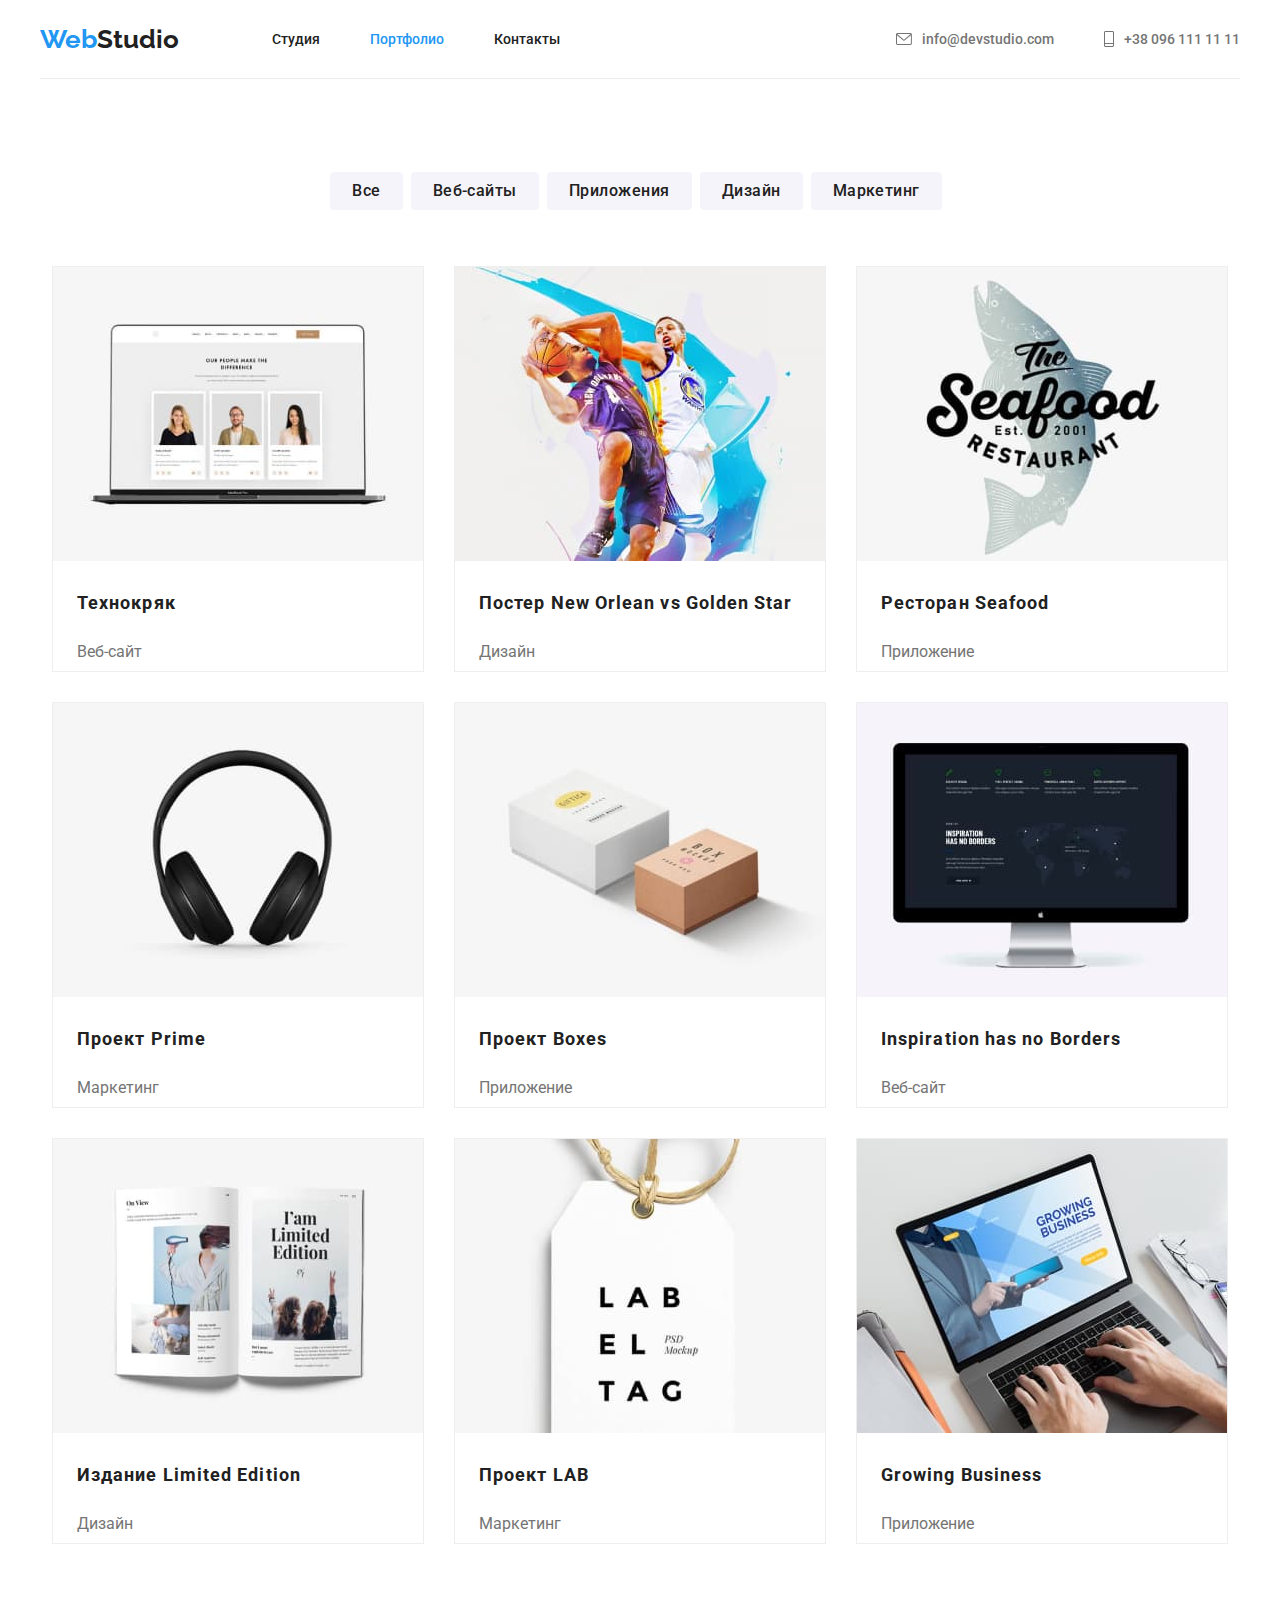
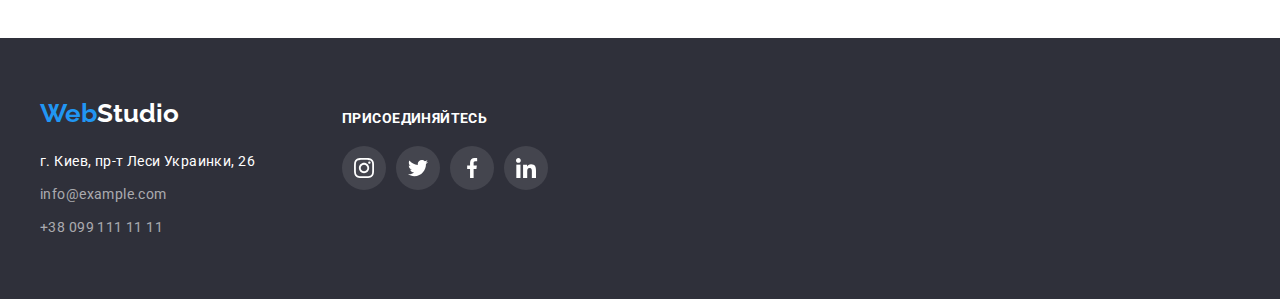
==== commit 861d8804: "home-work-4" ====
--- a/portfolio.html
+++ b/portfolio.html
@@ -22,7 +22,8 @@
      <ul class="nav-list">
             <li><a href="./index.html" class="navigation ">Студия</a></li>
             <li><a href="./portfolio.html" class="navigation current" >Портфолио</a></li>
-            <li><a href="#kontact" class="navigation">Контакты</a></li>
+            <li><a href="#kontact" class="navigation">Контакты</a></li> </ul>
+
             <ul class="nav-contact">
                 <li><a href="mailto:info@devstudio.com" class="navigation-contact">
                    <svg class="nav-mail"> <use href="./images/sprite.svg#icon-mail "></use></svg>info@devstudio.com</a></li>
